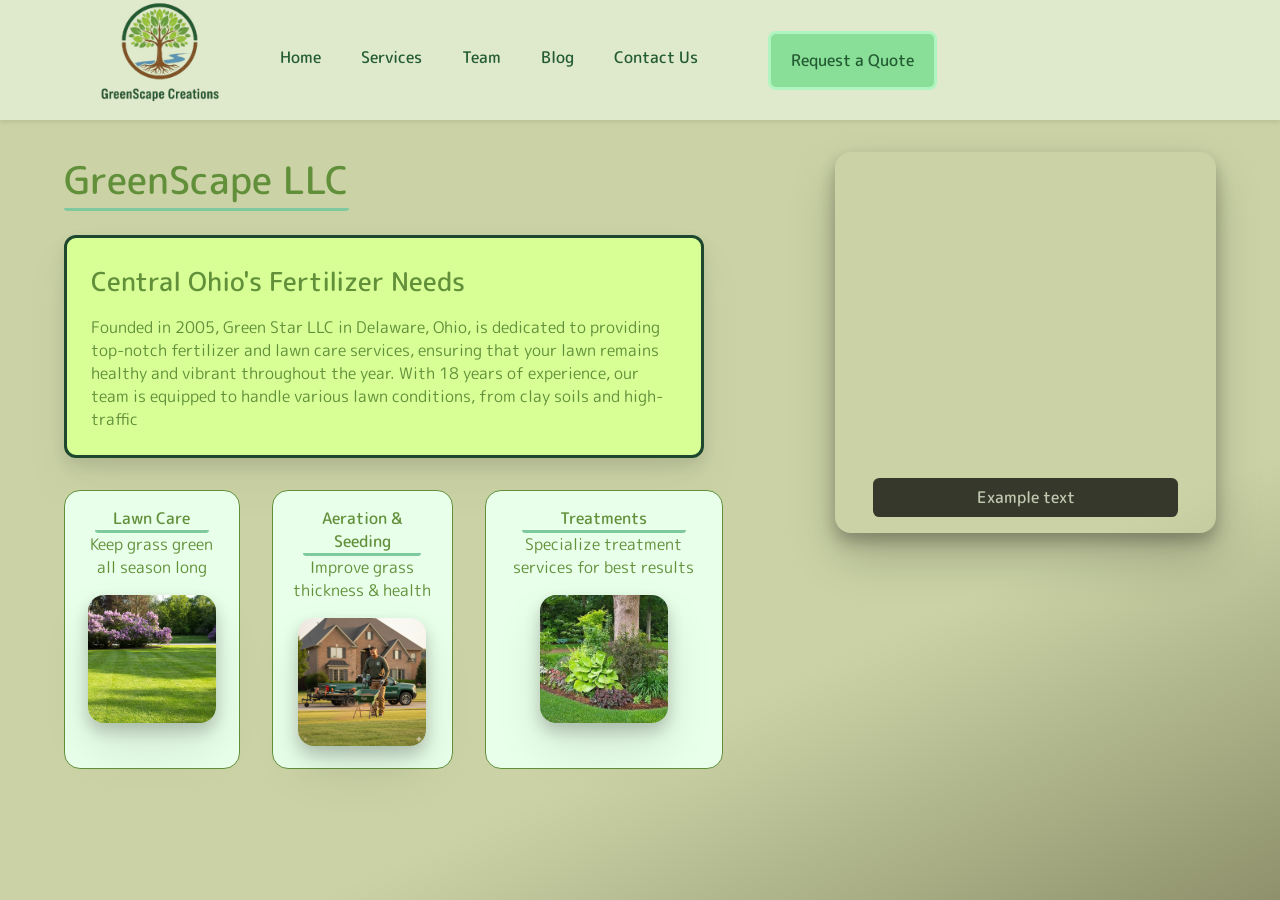
==== aeration-seeding.html @ 2f80b612 "footer" ====
<!DOCTYPE html>
<html lang="en">
<head>
    <meta charset="UTF-8">
    <meta name="viewport" content="width=device-width, initial-scale=1.0">
    <title>Home page</title>
    <!-- CSS -->
    <link rel="stylesheet" href="./scripts/css/menu.css">
    <link rel="stylesheet" href="./scripts/css/index.css">
    <!-- Fonts -->
    <link rel="preconnect" href="https://fonts.googleapis.com">
    <link rel="preconnect" href="https://fonts.gstatic.com" crossorigin>
    <link href="https://fonts.googleapis.com/css2?family=Happy+Monkey&family=M+PLUS+Rounded+1c:wght@400;500&display=swap" rel="stylesheet">
</head>
<body>
    <!-- Navigation Bar -->
    <header class="navbar-container">
        <nav class="navbar" class="font1Bold"> 
            <div class="navbar-brand">
                <a href="index.html"><img id="logo" src="img/logo2.png"></a> 
                </div>

            <input type="checkbox" id="menu-toggle">
            
            <label for="menu-toggle" class="hamburger">
                <span class="bar"></span>
                <span class="bar"></span>
                <span class="bar"></span>
            </label>

            <ul class="nav-links">
                <li><a href="index.html">Home</a></li>
                
                <li class="dropdown" id="csharp-dropdown">
                    <a href="services.html">Services</a>
                    <ul class="submenu">
                        <li><a href="#csharp-console">Lawn Care</a></li>
                        <li><a href="#csharp-desktop">Aeration and Seeding</a></li>
                        <li><a href="#csharp-web">Treatments</a></li>
                    </ul>
                </li>
                
                <li><a href="team.html">Team</a></li>
                <li><a href="blog.html">Blog</a></li>

                <li class="dropdown" id="javascript-dropdown">
                    <a href="contact-us.html">Contact Us</a>
                </li>

                <li id="request"><a href="request">Request a Quote</a></li>
            </ul>
        </nav>
    </header>

    <!-- Main -->
    <main id="main" class="font1Bold">
        <!-- Introduction -->
        <section id="containerIntro">
            <div class="introText">
                <div class="mainIntroTitle" data-text="GreenScape LLC">GreenScape LLC</div> <!-- Title -->
                <!-- Info Cards -->
                <div id="mainIntroGroup1">
                    <div class="mainIntroSubTitle">Central Ohio's Fertilizer Needs</div>
                    <span id="mainIntroDesc" class="font1">
                        Founded in 2005, Green Star LLC in Delaware,
                        Ohio, is dedicated to providing top-notch
                        fertilizer and lawn care services, ensuring
                        that your lawn remains healthy and vibrant
                        throughout the year. With 18 years of
                        experience, our team is equipped to handle
                        various lawn conditions, from clay soils
                        and high-traffic
                    </span>
                </div>
                <div id="mainIntroGroup2">
                    <div class="mainIntroCards">
                        <a id = "lawncare-anchor" href = "lawncare.html">
                            <p class="cardSplit">Lawn Care</p>
                            <p class="font1">Keep grass green all season long</p>
                            <img class="mainIntroCardImg1" src="./img/lawn2.jpg" alt="Example of lawn treatment services.">
                        </a>
                        
                    </div>
                    <div class="mainIntroCards">
                        <a id = "aeration-anchor" href = "aeration-seeding.html">
                            <p class="cardSplit">Aeration & Seeding</p>
                            <p class="font1">Improve grass thickness & health</p>
                            <img class="mainIntroCardImg1" src="./img/house4.jpg" alt="Example of lawn treatment services.">
                        </a>
                        
                    </div>
                    <div class="mainIntroCards">
                        <a id = "treatments-anchor" href = "treatments.html">
                            <p class="cardSplit">Treatments</p>
                            <p class="font1">Specialize treatment services for best results</p>
                            <img class="mainIntroCardImg1" src="./img/flowerbed2.jpg" alt="Example of lawn treatment services.">
                        </a>
                        
                    </div>
                </div>
            </div>
            <div id="mainIntroImg">
                <!-- Add potential content here? -->
                <div class="mainIntroImgNav">Example text</div>
            </div>
        </section>
    </main>
    
    

    <!-- JavaScript -->
    <script src="./scripts/js/script.js"></script>
</body>
</html>
---- scripts/css/menu.css ----
/* Base Reset and Styling */
* {
    margin: 0;
    padding: 0;
    box-sizing: border-box;
    list-style: none;
    text-decoration: none;
}

a{
    font-family: "M PLUS Rounded 1c", sans-serif;
    font-weight: 500;
    font-style: normal;
}

#request{
    background-color: #5fd87fab;
    border: solid 0.2rem #c2ffd2ab;
    border-radius: 0.5rem;
    /* Alignment */
    margin-left: 50px;
}

.text-container {
    text-align: center;
    padding: 50px 20px;
    color: #1f5030;
}

/* --- Navigation Container --- */
.navbar-container {
    background-color: #DFE9CB;
    box-shadow: 0 2px 5px rgba(0, 0, 0, 0.1);
}

.navbar {
    display: flex;
    /* Main Flexbox setting: Icon (left) and Links (right) */
    justify-content: space-between,; 
    align-items: center;
    padding: 0 20px;
    max-width: 1200px;
    max-height: 120px;
    margin: 0 auto; /* Center the navbar content */
}

#logo{
    height: 200px;
}

/* --- Left Side: Brand/Icon --- */
.navbar-brand a {
    color: #1f5030; /* Gold color for the brand name */
    padding: 15px 0;
    display: block;
}

/* --- Right Side: Navigation Links (Desktop) --- */
.nav-links {
    display: flex;
    justify-content: flex-end; /* Align links to the right */
    align-items: right; /* Align links to the right */
}

.nav-links > li {
    position: relative;
}

.nav-links a {
    display: block;
    padding: 15px 20px;
    color: #235C32;
    transition: background-color 0.3s;;
}

.nav-links a:hover {
    background-color: #b5d8cf;
    color: #1f5030;
}

/* --- Dropdown Styling (Desktop) --- */
.submenu {
    display: none;
    position: absolute;
    top: 100%;
    left: 0;
    background-color: #b5d8cf;
    min-width: 180px;
    z-index: 10;
    box-shadow: 0 5px 10px rgba(0, 0, 0, 0.2);
}

.dropdown:hover .submenu {
    display: block; 
}

.submenu a {
    padding: 10px 20px;
}

.submenu li:hover a {
    background-color: #76c4e2;
}

/* --- Hamburger Icon (Hidden on Desktop) --- */
#menu-toggle {
    display: none;
}

.hamburger {
    display: none; 
    cursor: pointer;
}

.bar {
    display: block;
    width: 25px;
    height: 3px;
    margin: 5px 0;
    background-color: white;
    transition: all 0.3s ease-in-out;
}
/* ========
Footer
======== */
#ftr{
    /* Background */
    background-color: #a7e459;
    border-style: solid;
    border-width: 0.4rem;
    border-radius: 0.3rem;
    border-color: #032e15;
    /* Spacing */
    margin: 1rem;
    gap: 5rem;
    position: relative;
    bottom: 0;

     
    text-align: left;
    padding: 2rem;
    margin: 0%;
    gap: 5rem;
    position: relative;
    bottom: -1.5rem;

   .footer-container {
  display: flex;            
  justify-content: space-around; 
  
  padding: 40px;           
  align-items: flex-start;  


}

.footer-column h3 {
  margin-top: 0;           /* Removes extra gap above the titles */
  font-weight: bold;
}
}

table {
    /* Alignment */
    width: 100%;
    text-align: left;
    /* Text */
    color: #032e15;
}
.bnt{
    /* Background */
    background-color: #1f5030;
    border: none;
    border-radius: 0.2rem;
    /* Text */
    color: #c0e86a;
    font-size: 1rem;
    font-weight: bold;
    /* Spacing */
    padding: 0.5rem 1rem;
    margin-left: 1rem;
    /* Animation */
    transition: background-color 0.3s ease, color 0.3s ease;
}
.btn1:hover{
    /* Background */
    background-color: #7fc99e;
    /* Text */
    color: #1f5030;
    /* Animation */
    transition: background-color 0.3s ease, color 0.3s ease;
}
.btn2:hover{
    /* Background */
    background-color: #7fc99e;
    /* Text */
    color: #1f5030;
    /* Animation */
    transition: background-color 0.3s ease, color 0.3s ease;
}
/* ==================================== */
/* --- Mobile/Tablet Responsiveness --- */
/* ==================================== */
@media (max-width: 768px) {
    
    .navbar {
        flex-wrap: wrap; /* Allow the nav-links to drop below the brand/hamburger */
        padding: 0 20px;
    }

    /* Show the hamburger icon */
    .hamburger {
        display: block; 
        padding: 15px 0;
    }

    /* Navigation Links (Mobile) */
    .nav-links {
        /* On mobile, the links take full width and stack vertically */
        flex-direction: column;
        width: 100%;
        max-height: 0; /* Initially hidden */
        overflow: hidden;
        transition: max-height 0.3s ease-out;
        background-color: #333; 
        text-align: center;
        /* Position links below the brand/hamburger by setting width to 100% */
        order: 1; /* Force nav-links to the second row in the flex container */
    }

    .nav-links > li {
        width: 100%;
        border-top: 1px solid #555;
    }
    
    /* Toggle menu open: Checkbox state controls visibility */
    #menu-toggle:checked ~ .nav-links {
        max-height: 500px; /* Must be larger than total link height */
    }

    /* Mobile Dropdowns */
    .submenu {
        position: static; /* Stack naturally below parent */
        width: 100%;
        display: none; /* Hide by default, show with JS 'active' class */
        background-color: #555;
    }

    /* JavaScript 'active' class for mobile submenu toggle */
    .dropdown.active .submenu {
        display: block;
    }
}
---- scripts/css/index.css ----
*{ /* Default Settings - applies to all elements listed in document */
    -webkit-user-drag: none; /* default dragging - rest applies to various browsers*/
    -khtml-user-drag: none;
    -moz-user-drag: none;
    -o-user-drag: none;
    /* Highlight */
    user-select: none; /* default selection - rest applies to various browsers*/
    -ms-user-select: none;
    -moz-user-select: none;
    -ms-touch-select: none;
    -webkit-user-select: none;
}
body{
    /* Background */
    background-image: linear-gradient(155deg, #cbd3a6 70%, #8e916b); /* Applies two colors smoothly transitioning*/
    background-attachment: fixed;
    
}
/* ========
Containers
======== */
#containerIntro{
    /* Background */
    display: flex;
    /* Alignment */
    align-items: flex-start;
    justify-content: space-between;;
    gap: 2rem;
    /* Text */
    color: #62903A;
}

#mainIntroGroup1{
    /* Background */
    background: #d7ff96;
    border: solid 0.23rem #1e472f;
    border-radius: 0.75rem;
    display: flex;
    flex-direction: column;
    box-shadow: /* Creates a sharp shadow, then layers */
        0 0.5rem 1rem rgba(0, 0, 0, 0.1),
        0 1.5rem 3rem rgba(0, 0, 0, 0.05);
    /* alignment */
    margin-top: 1.5rem;
    margin-left: 2rem;
    padding: 1.5rem;
    gap: 1rem;
    /* sizing */
    width: clamp(30vw, 50vw, 60vw);
    /* Animation */
    transition: background-color 0.3s ease;
}
#mainIntroGroup1:hover{
    /* Background */
    background-color: #c0e86a;
    /* Animation */
    transition: background-color 0.3s ease;
}

#mainIntroGroup2{
    /* Background */
    display: flex;
    flex-direction: row;
    /* Alignment */
    margin: 2rem 1rem 1rem 2rem;
    gap: 2rem;
    justify-content: flex-start;
    text-align: center;
}
.mainIntroCards{
    /* Background */
    background-color: #e8ffe9;
    border: solid 0.1rem;
    border-radius: 1rem;
    /* Sizing */
    max-width: 15rem;
    /* Alignment */
    margin: 0 auto;
    padding: 1rem;
    /* Text */
    font-size: clamp(0.8rem, 1rem, 1.2rem);
    /* Animation */
    transition: transform 0.6s ease, background-color 0.9s ease, box-shadow 0.6s ease, color 0.6s ease;
}
.mainIntroCards:hover{
    /* Background */
    background-color: #b4d6b6;
    box-shadow: /* Creates a sharp shadow, then layers */
        0 0.5rem 1rem rgba(0, 0, 0, 0.25),
        0 1.5rem 3rem rgba(0, 0, 0, 0.2);
    /* text */
    color: #153322;
    /* Animation */
    transform: scale(1.04);
    transition: transform 0.3s ease, background-color 0.6s ease, box-shadow 0.3s ease, color 0.3s ease;
}

#mainIntroImg{
    /* Background */
    background-image: url("/img/introimage.jpg");
    border: 0 solid transparent;
    border-radius: 1rem;
    box-shadow: /* Creates a sharp shadow, then layers */
        0 0.5rem 1rem rgba(0, 0, 0, 0.25),
        0 1.5rem 3rem rgba(0, 0, 0, 0.2);
    aspect-ratio: 1024 / 1024;
    /* Alignment */
    margin: 2rem;
    margin-right: 4rem;
    gap: 2rem;
    position: relative;
    /* Sizing */
    width: clamp(25vw, 35vw, 40vw);
    /* Text */
    color:#c0c9b0;
    /* transition - when animation ends, transforms slowly back to place */
    transition: width 0.6s ease,transform 0.6s ease, box-shadow 0.6s ease;
}
#mainIntroImg:hover{
    /* Background */
    box-shadow: 
        0 1rem 2rem rgba(0, 0, 0, 0.3),
        0 2.5rem 5rem rgba(0, 0, 0, 0.25);
    /* Animation */
    transform: scale(1.02);
    transition: transform 1s ease;
}
.mainIntroImgNav{
    /* Background */
    background-color: #000000bb;
    border: 0 solid transparent;
    border-radius: 0.4rem;
    display: flex;
    /* sizing */
    width: 80%;
    /* Alignment */
    padding: 0.5rem 1rem;
    position: absolute;
    bottom: 1rem;
    left: 0;
    right: 0;
    justify-self: center;
    justify-content: center;
    /* Text */
    color: #c0c9b0;
    /* Animation */
    transition: transform 0.6s ease, color 0.2s ease;
}
.mainIntroImgNav:hover{
    /* Text */
    color: #e8ffe9;
    /* Animation */
    transform: scale(1.05);
    transition: transform 0.3s ease, color 0.2s ease;
}
/* ========
Elements
======== */
.mainIntroTitle{
    /* Background */
    border-bottom: solid 0.2rem #7fc99e;
    border-radius: 0.2rem;
    /* Sizing */
    width:fit-content;
    /* Alignment */
    margin-left: 2rem;
    /* Text */
    color: #62903A;
    font-size: clamp(2rem, 3vw, 4rem);
    /* Animation */
    transition: border-color 0.6s ease, color 0.6s ease;
}
.mainIntroTitle:hover{
    /* Background */
    border-color: #588a6d;
    /* Text */
    color: #456429;
    /* Animation */
    transition: border-color 0.3s ease, color 0.3s ease;
}

.mainIntroSubTitle{
    /* Sizing */
    width: auto;
    height: auto;
    /* Text */
    font-size: clamp(1.5rem, 2vw, 3rem);
    transition: color 0.6s ease;
}
.mainIntroSubTitle:hover{
    /* Text */
    color: #456429;
    /* Animation */
    transition: color 0.3s ease;
}

#mainIntroDesc{
    /* Animation */
    transition: color 0.6s ease;
}
#mainIntroDesc:hover{
    /* Text */
    color: #456429;
    /* Animation */
    transition: color 0.3s ease;
}

.introText {
    /* Background */
    display: flex;
    /* Alignment */
    flex-direction: column;
    margin-top: 0;
    margin: 2rem;
}

.cardSplit{
    /* Background */
    border-bottom: solid 0.2rem #7fc99e;
    border-radius: 0.2rem;
    /* Sizing */
    width: 80%;
    /* Alignment */
    margin: 0 auto;
    text-align: center;
    /* Animation */
    transition: border-color 0.6s ease, color 0.6s ease;
}
.cardSplit:hover{
    /* Background */
    border-color: #ccffe1;
    /* Text */
    color: #eaffd8;
    /* Animation */
    transition: border-color 0.3s ease, color 0.3s ease;
}

/* Image sets */
.mainIntroCardImg1 {
    /* Background */
    border: 0 solid transparent;
    border-radius: 1rem;
    box-shadow: /* Creates a sharp shadow, then layers */
        0 0.5rem 1rem rgba(0, 0, 0, 0.2),
        0 1.5rem 3rem rgba(0, 0, 0, 0.1);
    overflow: hidden;
    object-fit: cover;
    object-position: center;
    /* Alignment */
    margin-top: 1rem;
    gap: 2rem;
    /* Sizing */
    width: clamp(5vw, 10vw, 15vw);
    aspect-ratio: 1 / 1;
    /* transition - when animation ends, transforms slowly back to place */
    transition: transform 0.6s ease, border-radius 0.4s ease, box-shadow 0.6s ease;
}
.mainIntroCardImg1:active{
    /* Background */
    box-shadow: 
        0 1rem 2rem rgba(0, 0, 0, 0.5),
        0 2.5rem 5rem rgba(0, 0, 0, 0.2);
    border-radius: 2rem;
    /* Animation */
    transform: scale(1.2);
    transition: transform 0.3s ease, border-radius 0.2s ease, box-shadow 0.3s ease;
}
/* ========
Media
======== */

/* ========
Text
======== */
.font1{
  font-family: "M PLUS Rounded 1c", sans-serif;
  font-weight: 400;
  font-style: normal;
}
.font1Bold{
  font-family: "M PLUS Rounded 1c", sans-serif;
  font-weight: 500;
  font-style: normal;
}
#lawncare-anchor {
    text-decoration: none;
    color: inherit;
}
#aeration-anchor {
    text-decoration: none;
    color: inherit;
}
#treatments-anchor {
    text-decoration: none;
    color: inherit;
}
.footer-column {
    font-family: Arial, Helvetica, sans-serif;
}
.footer-elements {
    text-decoration: none;
    color: inherit;
    text-decoration: underline;
}
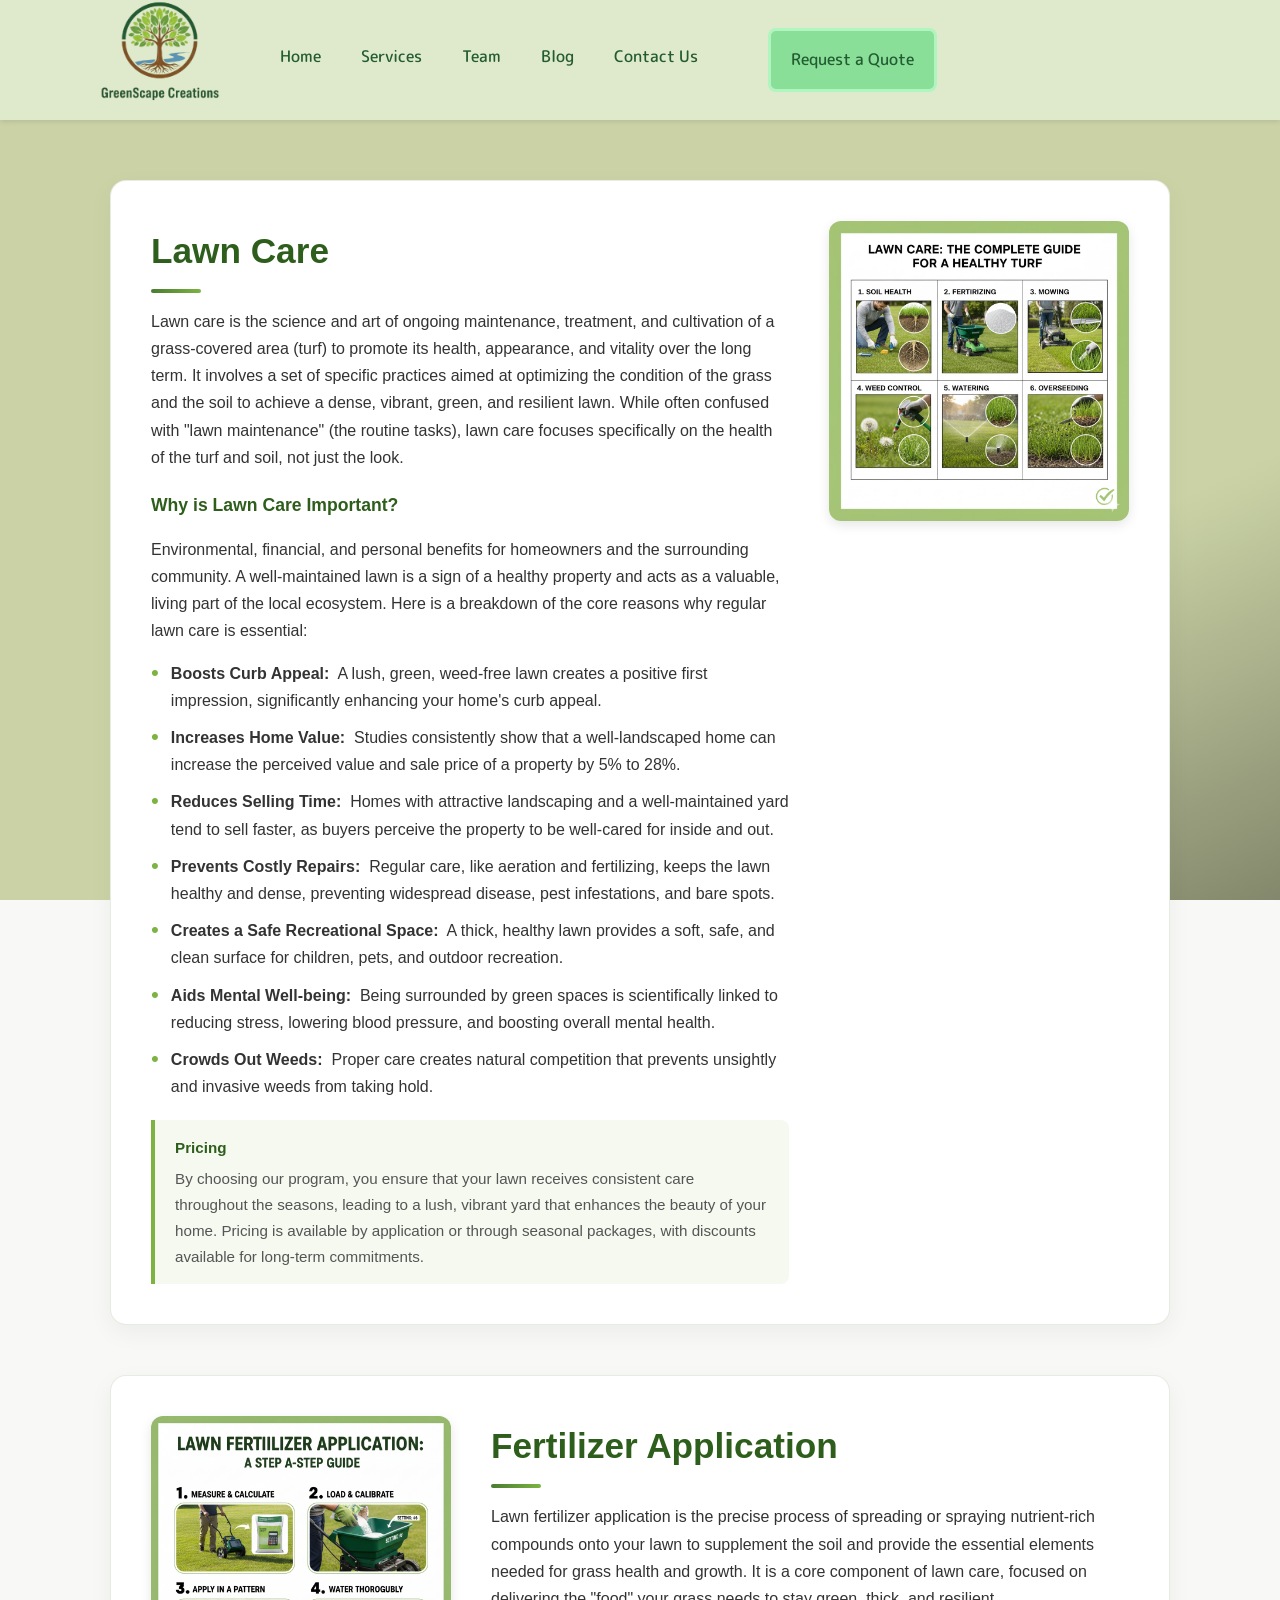
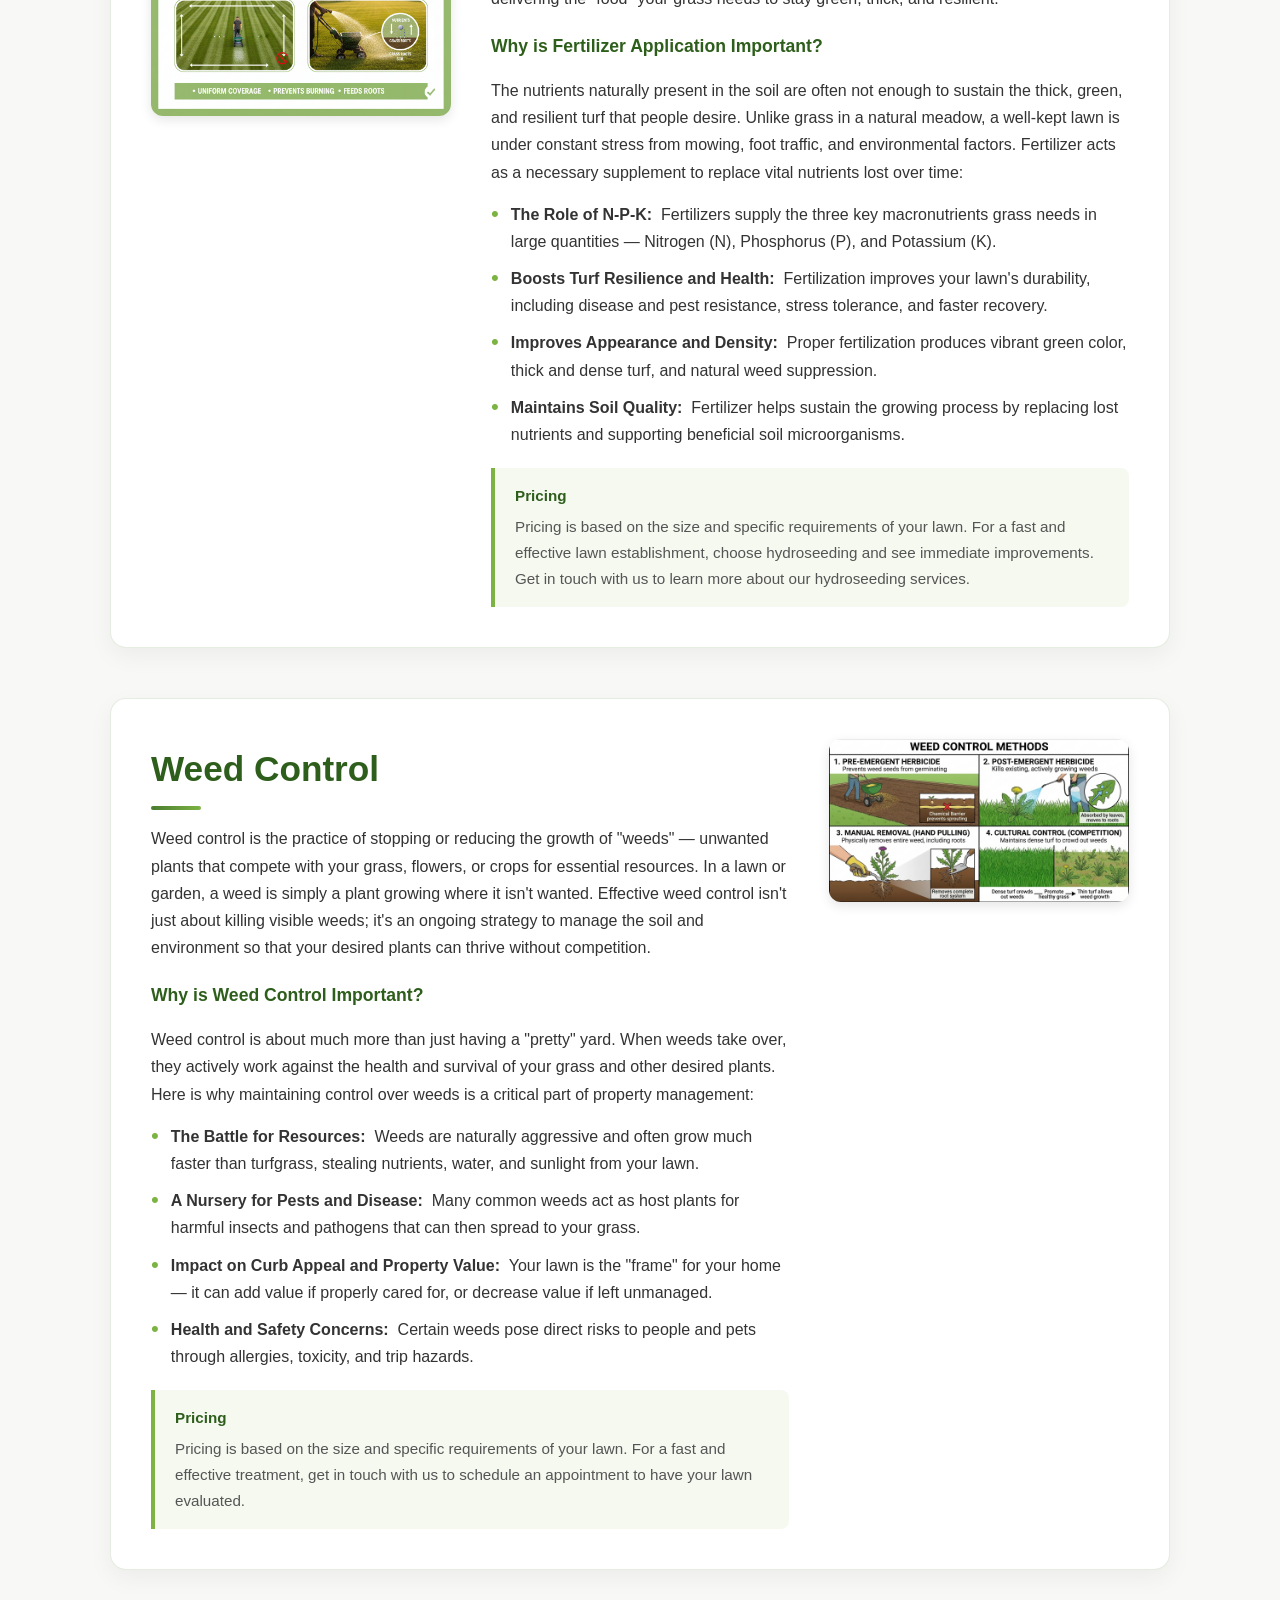
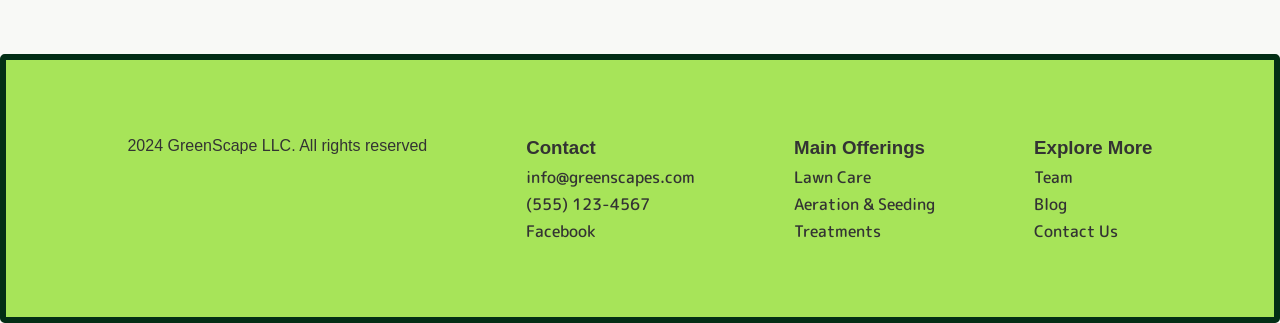
==== commit ed4bb1b9: "navbar and footer" ====
--- a/aeration-seeding.html
+++ b/aeration-seeding.html
@@ -3,10 +3,11 @@
 <head>
     <meta charset="UTF-8">
     <meta name="viewport" content="width=device-width, initial-scale=1.0">
-    <title>Home page</title>
+    <title>Lawn Care</title>
     <!-- CSS -->
     <link rel="stylesheet" href="./scripts/css/menu.css">
     <link rel="stylesheet" href="./scripts/css/index.css">
+    <link rel="stylesheet" href = "scripts/css/lawncare.css">
     <!-- Fonts -->
     <link rel="preconnect" href="https://fonts.googleapis.com">
     <link rel="preconnect" href="https://fonts.gstatic.com" crossorigin>
@@ -15,9 +16,9 @@
 <body>
     <!-- Navigation Bar -->
     <header class="navbar-container">
-        <nav class="navbar" class="font1Bold"> 
+        <nav class="navbar font1Bold"> 
             <div class="navbar-brand">
-                <a href="index.html"><img id="logo" src="img/logo2.png"></a> 
+                <a href="index.html"><img id="logo" src="img/logo2.png" alt="Logo 2"></a> 
                 </div>
 
             <input type="checkbox" id="menu-toggle">
@@ -53,61 +54,109 @@
     </header>
 
     <!-- Main -->
-    <main id="main" class="font1Bold">
-        <!-- Introduction -->
-        <section id="containerIntro">
-            <div class="introText">
-                <div class="mainIntroTitle" data-text="GreenScape LLC">GreenScape LLC</div> <!-- Title -->
-                <!-- Info Cards -->
-                <div id="mainIntroGroup1">
-                    <div class="mainIntroSubTitle">Central Ohio's Fertilizer Needs</div>
-                    <span id="mainIntroDesc" class="font1">
-                        Founded in 2005, Green Star LLC in Delaware,
-                        Ohio, is dedicated to providing top-notch
-                        fertilizer and lawn care services, ensuring
-                        that your lawn remains healthy and vibrant
-                        throughout the year. With 18 years of
-                        experience, our team is equipped to handle
-                        various lawn conditions, from clay soils
-                        and high-traffic
-                    </span>
-                </div>
-                <div id="mainIntroGroup2">
-                    <div class="mainIntroCards">
-                        <a id = "lawncare-anchor" href = "lawncare.html">
-                            <p class="cardSplit">Lawn Care</p>
-                            <p class="font1">Keep grass green all season long</p>
-                            <img class="mainIntroCardImg1" src="./img/lawn2.jpg" alt="Example of lawn treatment services.">
-                        </a>
-                        
-                    </div>
-                    <div class="mainIntroCards">
-                        <a id = "aeration-anchor" href = "aeration-seeding.html">
-                            <p class="cardSplit">Aeration & Seeding</p>
-                            <p class="font1">Improve grass thickness & health</p>
-                            <img class="mainIntroCardImg1" src="./img/house4.jpg" alt="Example of lawn treatment services.">
-                        </a>
-                        
-                    </div>
-                    <div class="mainIntroCards">
-                        <a id = "treatments-anchor" href = "treatments.html">
-                            <p class="cardSplit">Treatments</p>
-                            <p class="font1">Specialize treatment services for best results</p>
-                            <img class="mainIntroCardImg1" src="./img/flowerbed2.jpg" alt="Example of lawn treatment services.">
-                        </a>
-                        
-                    </div>
-                </div>
+    <main class="service-container">
+    <section class="service-section">
+        <div class="service-text">
+            <h1 class="service-title">Lawn Care</h1>
+            <p>Lawn care is the science and art of ongoing maintenance, treatment, and cultivation of a grass-covered area (turf) to promote its health, appearance, and vitality over the long term. It involves a set of specific practices aimed at optimizing the condition of the grass and the soil to achieve a dense, vibrant, green, and resilient lawn. While often confused with "lawn maintenance" (the routine tasks), lawn care focuses specifically on the health of the turf and soil, not just the look.</p>
+
+            <p class="subheading">Why is Lawn Care Important?</p>
+            <p class="list-intro">Environmental, financial, and personal benefits for homeowners and the surrounding community. A well-maintained lawn is a sign of a healthy property and acts as a valuable, living part of the local ecosystem. Here is a breakdown of the core reasons why regular lawn care is essential:</p>
+            <ul>
+                <li><span><strong>Boosts Curb Appeal:&nbsp;</strong> A lush, green, weed-free lawn creates a positive first impression, significantly enhancing your home's curb appeal.</span></li>
+                <li><span><strong>Increases Home Value:&nbsp;</strong> Studies consistently show that a well-landscaped home can increase the perceived value and sale price of a property by 5% to 28%.</span></li>
+                <li><span><strong>Reduces Selling Time:&nbsp;</strong> Homes with attractive landscaping and a well-maintained yard tend to sell faster, as buyers perceive the property to be well-cared for inside and out.</span></li>
+                <li><span><strong>Prevents Costly Repairs:&nbsp;</strong> Regular care, like aeration and fertilizing, keeps the lawn healthy and dense, preventing widespread disease, pest infestations, and bare spots.</span></li>
+                <li><span><strong>Creates a Safe Recreational Space:&nbsp;</strong> A thick, healthy lawn provides a soft, safe, and clean surface for children, pets, and outdoor recreation.</span></li>
+                <li><span><strong>Aids Mental Well-being:&nbsp;</strong> Being surrounded by green spaces is scientifically linked to reducing stress, lowering blood pressure, and boosting overall mental health.</span></li>
+                <li><span><strong>Crowds Out Weeds:&nbsp;</strong> Proper care creates natural competition that prevents unsightly and invasive weeds from taking hold.</span></li>
+            </ul>
+
+            <div class="pricing-block">
+                <strong>Pricing</strong>
+                By choosing our program, you ensure that your lawn receives consistent care throughout the seasons, leading to a lush, vibrant yard that enhances the beauty of your home. Pricing is available by application or through seasonal packages, with discounts available for long-term commitments.
             </div>
-            <div id="mainIntroImg">
-                <!-- Add potential content here? -->
-                <div class="mainIntroImgNav">Example text</div>
+        </div>
+        <img src="img/lawncare.jpg" alt="Lawn Care" class="service-image">
+    </section>
+
+    <section class="service-section">
+        <div class="service-text">
+            <h1 class="service-title">Fertilizer Application</h1>
+            <p>Lawn fertilizer application is the precise process of spreading or spraying nutrient-rich compounds onto your lawn to supplement the soil and provide the essential elements needed for grass health and growth. It is a core component of lawn care, focused on delivering the "food" your grass needs to stay green, thick, and resilient.</p>
+
+            <p class="subheading">Why is Fertilizer Application Important?</p>
+            <p class="list-intro">The nutrients naturally present in the soil are often not enough to sustain the thick, green, and resilient turf that people desire. Unlike grass in a natural meadow, a well-kept lawn is under constant stress from mowing, foot traffic, and environmental factors. Fertilizer acts as a necessary supplement to replace vital nutrients lost over time:</p>
+            <ul>
+                <li><span><strong>The Role of N-P-K:&nbsp;</strong> Fertilizers supply the three key macronutrients grass needs in large quantities — Nitrogen (N), Phosphorus (P), and Potassium (K).</span></li>
+                <li><span><strong>Boosts Turf Resilience and Health:&nbsp;</strong> Fertilization improves your lawn's durability, including disease and pest resistance, stress tolerance, and faster recovery.</span></li>
+                <li><span><strong>Improves Appearance and Density:&nbsp;</strong> Proper fertilization produces vibrant green color, thick and dense turf, and natural weed suppression.</span></li>
+                <li><span><strong>Maintains Soil Quality:&nbsp;</strong> Fertilizer helps sustain the growing process by replacing lost nutrients and supporting beneficial soil microorganisms.</span></li>
+            </ul>
+
+            <div class="pricing-block">
+                <strong>Pricing</strong>
+                Pricing is based on the size and specific requirements of your lawn. For a fast and effective lawn establishment, choose hydroseeding and see immediate improvements. Get in touch with us to learn more about our hydroseeding services.
             </div>
-        </section>
-    </main>
+        </div>
+        <img src="img/fertilizer.png" alt="Fertilizer Application" class="service-image">
+    </section>
+
+    <section class="service-section">
+        <div class="service-text">
+            <h1 class="service-title">Weed Control</h1>
+            <p>Weed control is the practice of stopping or reducing the growth of "weeds" — unwanted plants that compete with your grass, flowers, or crops for essential resources. In a lawn or garden, a weed is simply a plant growing where it isn't wanted. Effective weed control isn't just about killing visible weeds; it's an ongoing strategy to manage the soil and environment so that your desired plants can thrive without competition.</p>
+
+            <p class="subheading">Why is Weed Control Important?</p>
+            <p class="list-intro">Weed control is about much more than just having a "pretty" yard. When weeds take over, they actively work against the health and survival of your grass and other desired plants. Here is why maintaining control over weeds is a critical part of property management:</p>
+            <ul>
+                <li><span><strong>The Battle for Resources:&nbsp;</strong> Weeds are naturally aggressive and often grow much faster than turfgrass, stealing nutrients, water, and sunlight from your lawn.</span></li>
+                <li><span><strong>A Nursery for Pests and Disease:&nbsp;</strong> Many common weeds act as host plants for harmful insects and pathogens that can then spread to your grass.</span></li>
+                <li><span><strong>Impact on Curb Appeal and Property Value:&nbsp;</strong> Your lawn is the "frame" for your home — it can add value if properly cared for, or decrease value if left unmanaged.</span></li>
+                <li><span><strong>Health and Safety Concerns:&nbsp;</strong> Certain weeds pose direct risks to people and pets through allergies, toxicity, and trip hazards.</span></li>
+            </ul>
+
+            <div class="pricing-block">
+                <strong>Pricing</strong>
+                Pricing is based on the size and specific requirements of your lawn. For a fast and effective treatment, get in touch with us to schedule an appointment to have your lawn evaluated.
+            </div>
+        </div>
+        <img src="img/weedcontrol.png" alt="Weed Control" class="service-image">
+    </section>
+</main>
+    
+    <!-- Footer -->
+        <footer id="ftr">
+
+    <div class="footer-container">
+  <div class="footer-column">
+    <p>2024 GreenScape LLC. All rights reserved</p>
+  </div>
+
+  <div class="footer-column">
+    <h3>Contact</h3>
+    <p><a class = "footer-elements" href="mailto:info@greenscapes.com">info@greenscapes.com</a></p>
+    <p><a class = "footer-elements" href = "tel:+1555123457">(555) 123-4567</a></p>
+    <p><a class = "footer-elements" href = "https://facebook.dacc-appdev.com/">Facebook</a></p>
+  </div>
+
+  <div class="footer-column">
+    <h3>Main Offerings</h3>
+    <p><a class = "footer-elements" href="lawncare.html">Lawn Care</a></p>
+    <p><a class = "footer-elements" href="aeration-seeding.html">Aeration & Seeding</a></p>
+    <p><a class = "footer-elements" href="treatments.html">Treatments</a></p>
+  </div>
+
+  <div class="footer-column">
+    <h3>Explore More</h3>
+    <p><a class = "footer-elements" href="team.html">Team</a></p>
+    <p><a class = "footer-elements" href="blog.html">Blog</a></p>
+    <p><a class = "footer-elements" href="contact-us.html">Contact Us</a></p>
+  </div>
+</div>
+    </footer>
     
     
-
     <!-- JavaScript -->
     <script src="./scripts/js/script.js"></script>
 </body>
--- a/scripts/css/index.css
+++ b/scripts/css/index.css
@@ -4,7 +4,7 @@
     -moz-user-drag: none;
     -o-user-drag: none;
     /* Highlight */
-    user-select: none; /* default selection - rest applies to various browsers*/
+    user-select: none; /* default selection - rest applies to various browsersff */
     -ms-user-select: none;
     -moz-user-select: none;
     -ms-touch-select: none;
@@ -12,7 +12,7 @@
 }
 body{
     /* Background */
-    background-image: linear-gradient(155deg, #cbd3a6 70%, #8e916b); /* Applies two colors smoothly transitioning*/
+    background-image: linear-gradient(155deg, #cbd3a6 70%, #83886c); /* Applies two colors smoothly transitioning*/
     background-attachment: fixed;
     
 }
@@ -22,9 +22,6 @@
 #containerIntro{
     /* Background */
     display: flex;
-    /* Alignment */
-    align-items: flex-start;
-    justify-content: space-between;;
     gap: 2rem;
     /* Text */
     color: #62903A;
@@ -103,7 +100,7 @@
     box-shadow: /* Creates a sharp shadow, then layers */
         0 0.5rem 1rem rgba(0, 0, 0, 0.25),
         0 1.5rem 3rem rgba(0, 0, 0, 0.2);
-    aspect-ratio: 1024 / 1024;
+    aspect-ratio: 850 / 850;
     /* Alignment */
     margin: 2rem;
     margin-right: 4rem;
@@ -125,7 +122,7 @@
     transform: scale(1.02);
     transition: transform 1s ease;
 }
-.mainIntroImgNav{
+#mainIntroImgNav{
     /* Background */
     background-color: #000000bb;
     border: 0 solid transparent;
@@ -144,14 +141,32 @@
     /* Text */
     color: #c0c9b0;
     /* Animation */
-    transition: transform 0.6s ease, color 0.2s ease;
-}
-.mainIntroImgNav:hover{
+    transition:
+    transform 0.6s ease, color 0.2s ease,
+}
+#mainIntroImgNav:hover{
     /* Text */
     color: #e8ffe9;
     /* Animation */
     transform: scale(1.05);
     transition: transform 0.3s ease, color 0.2s ease;
+}
+#mainIntroImgNav:active{
+    /* Background */
+    backdrop-filter: blur(10px);
+    -webkit-backdrop-filter: blur(10px);
+    box-shadow: 
+        0 1rem 2rem rgba(0, 0, 0, 0.5),
+        0 2.5rem 5rem rgba(0, 0, 0, 0.25);
+    border: 0.05rem, solid, #8ca87f;
+    /* Alignment */
+    padding: 0.5rem 1rem;
+    position: relative;
+    top: 50%;
+    left: 0;
+    /* Text */
+    /* Animation */
+    transition: all 0.5s ease;
 }
 /* ========
 Elements
@@ -265,14 +280,87 @@
     transform: scale(1.2);
     transition: transform 0.3s ease, border-radius 0.2s ease, box-shadow 0.3s ease;
 }
+
+#mainIntroImgActive{
+    background: transparent;
+    /* Sizing */
+    /* Alignment */
+    position: absolute;
+    /* Text */
+    color: transparent;
+    /* Animation */
+    transition: color 0.4s ease;
+}
+#mainIntroImgActive:active{
+    /* Text */
+    color: #b9d89f;
+    /* Animation */
+    transition: color 1.2s ease;
+}
+
+#SmryOpen1{
+    color: #b4d6b6;
+}
 /* ========
 Media
 ======== */
-
+@media (max-width: 60rem){
+    /* ======== 
+    Containers
+    ======== */
+    #containerIntro{
+        /* Background */
+        display: flex;
+        flex-direction: column;
+        /* Alignment */
+        justify-content: center;
+        margin: auto;
+    }
+    #mainIntroGroup1{
+        /* Background */
+        display: flex;
+        flex-direction: column;
+        /* alignment */
+        margin: auto;
+        margin-bottom: 2rem;
+        gap: 0;
+        /* Sizing */
+        width: auto;
+        height: 20rem;
+    }
+    
+    #mainIntroGroup2{
+        /* Background */
+        flex-direction: column;
+        /* Alignment */
+        margin: auto;
+        gap: 2rem;
+        /* Sizing */
+    }
+    .mainIntroCards{
+        /* Alignment */
+        
+        /* Sizing */
+        width: 40rem;
+        height: 40rem;
+    }
+
+    #mainIntroImg{
+        /* Alignment */
+        margin: auto;
+        gap: 1rem;
+        /* Sizing */
+        width: clamp(25vw, 35vw, 40vw);
+    }
+    /* Elements */
+    .mainIntroTitle{
+        margin-bottom: 1rem;
+    }
+}
 /* ========
 Text
 ======== */
-.font1{
+.font1{ /* Font Styles */
   font-family: "M PLUS Rounded 1c", sans-serif;
   font-weight: 400;
   font-style: normal;
@@ -282,23 +370,7 @@
   font-weight: 500;
   font-style: normal;
 }
-#lawncare-anchor {
+a{ /* Text - links */
     text-decoration: none;
     color: inherit;
-}
-#aeration-anchor {
-    text-decoration: none;
-    color: inherit;
-}
-#treatments-anchor {
-    text-decoration: none;
-    color: inherit;
-}
-.footer-column {
-    font-family: Arial, Helvetica, sans-serif;
-}
-.footer-elements {
-    text-decoration: none;
-    color: inherit;
-    text-decoration: underline;
 }
--- a/scripts/css/lawncare.css
+++ b/scripts/css/lawncare.css
@@ -0,0 +1,127 @@
+:root {
+    --green-dark: #2e5e1b;
+    --green-mid: #4a7c30;
+    --green-light: #7cb342;
+    --text-main: #333;
+    --text-muted: #555;
+    --bg-page: #f8f9f6;
+    --bg-card: #ffffff;
+    --border: rgba(74, 124, 48, 0.14);
+}
+
+*, *::before, *::after {
+    box-sizing: border-box;
+    margin: 0;
+    padding: 0;
+}
+
+body {
+    font-family: Arial, Helvetica, sans-serif;
+    background-color: var(--bg-page);
+    color: var(--text-main);
+    line-height: 1.7;
+}
+
+.service-container {
+    max-width: 1100px;
+    margin: 0 auto;
+    padding: 60px 20px;
+    display: flex;
+    flex-direction: column;
+    gap: 50px;
+}
+
+.service-section {
+    display: flex;
+    flex-wrap: wrap;
+    gap: 40px;
+    padding: 40px;
+    background: var(--bg-card);
+    border: 1px solid var(--border);
+    border-radius: 16px;
+    box-shadow: 0 8px 24px rgba(0,0,0,0.05);
+    align-items: flex-start;
+}
+
+@media (min-width: 900px) {
+    .service-section:nth-child(even) { flex-direction: row-reverse; }
+}
+
+.service-text { flex: 1 1 450px; }
+
+.service-title {
+    font-size: 2.2rem;
+    color: var(--green-dark);
+    margin-bottom: 15px;
+}
+
+.service-title::after {
+    content: '';
+    display: block;
+    width: 50px;
+    height: 4px;
+    background: linear-gradient(90deg, var(--green-mid), var(--green-light));
+    margin-top: 8px;
+    border-radius: 2px;
+}
+
+.service-text p { margin-bottom: 15px; text-align: left; }
+
+.subheading {
+    font-weight: bold;
+    color: var(--green-dark);
+    font-size: 1.1rem;
+    margin: 20px 0 10px;
+}
+
+/* Bullet Point Alignment Fix */
+.service-text ul {
+    list-style: none;
+    margin-bottom: 20px;
+}
+
+.service-text li {
+    display: flex;
+    gap: 12px;
+    margin-bottom: 10px;
+    align-items: flex-start;
+    text-align: left;
+}
+
+.service-text li::before {
+    content: '•';
+    color: var(--green-light);
+    font-size: 1.4rem;
+    line-height: 1.2;
+    flex-shrink: 0;
+}
+
+.pricing-block {
+    padding: 15px 20px;
+    background: rgba(184, 216, 154, 0.15);
+    border-left: 4px solid var(--green-light);
+    border-radius: 0 8px 8px 0;
+    font-size: 0.95rem;
+    color: var(--text-muted);
+}
+
+.pricing-block strong {
+    display: block;
+    color: var(--green-dark);
+    margin-bottom: 5px;
+}
+
+/* Smaller Images */
+.service-image {
+    flex: 0 0 300px;
+    width: 100%;
+    max-width: 300px;
+    border-radius: 12px;
+    object-fit: cover;
+    box-shadow: 0 4px 12px rgba(0,0,0,0.1);
+}
+
+@media (max-width: 600px) {
+    .service-section { padding: 25px; }
+    .service-image { max-width: 100%; flex: 1 1 auto; }
+}
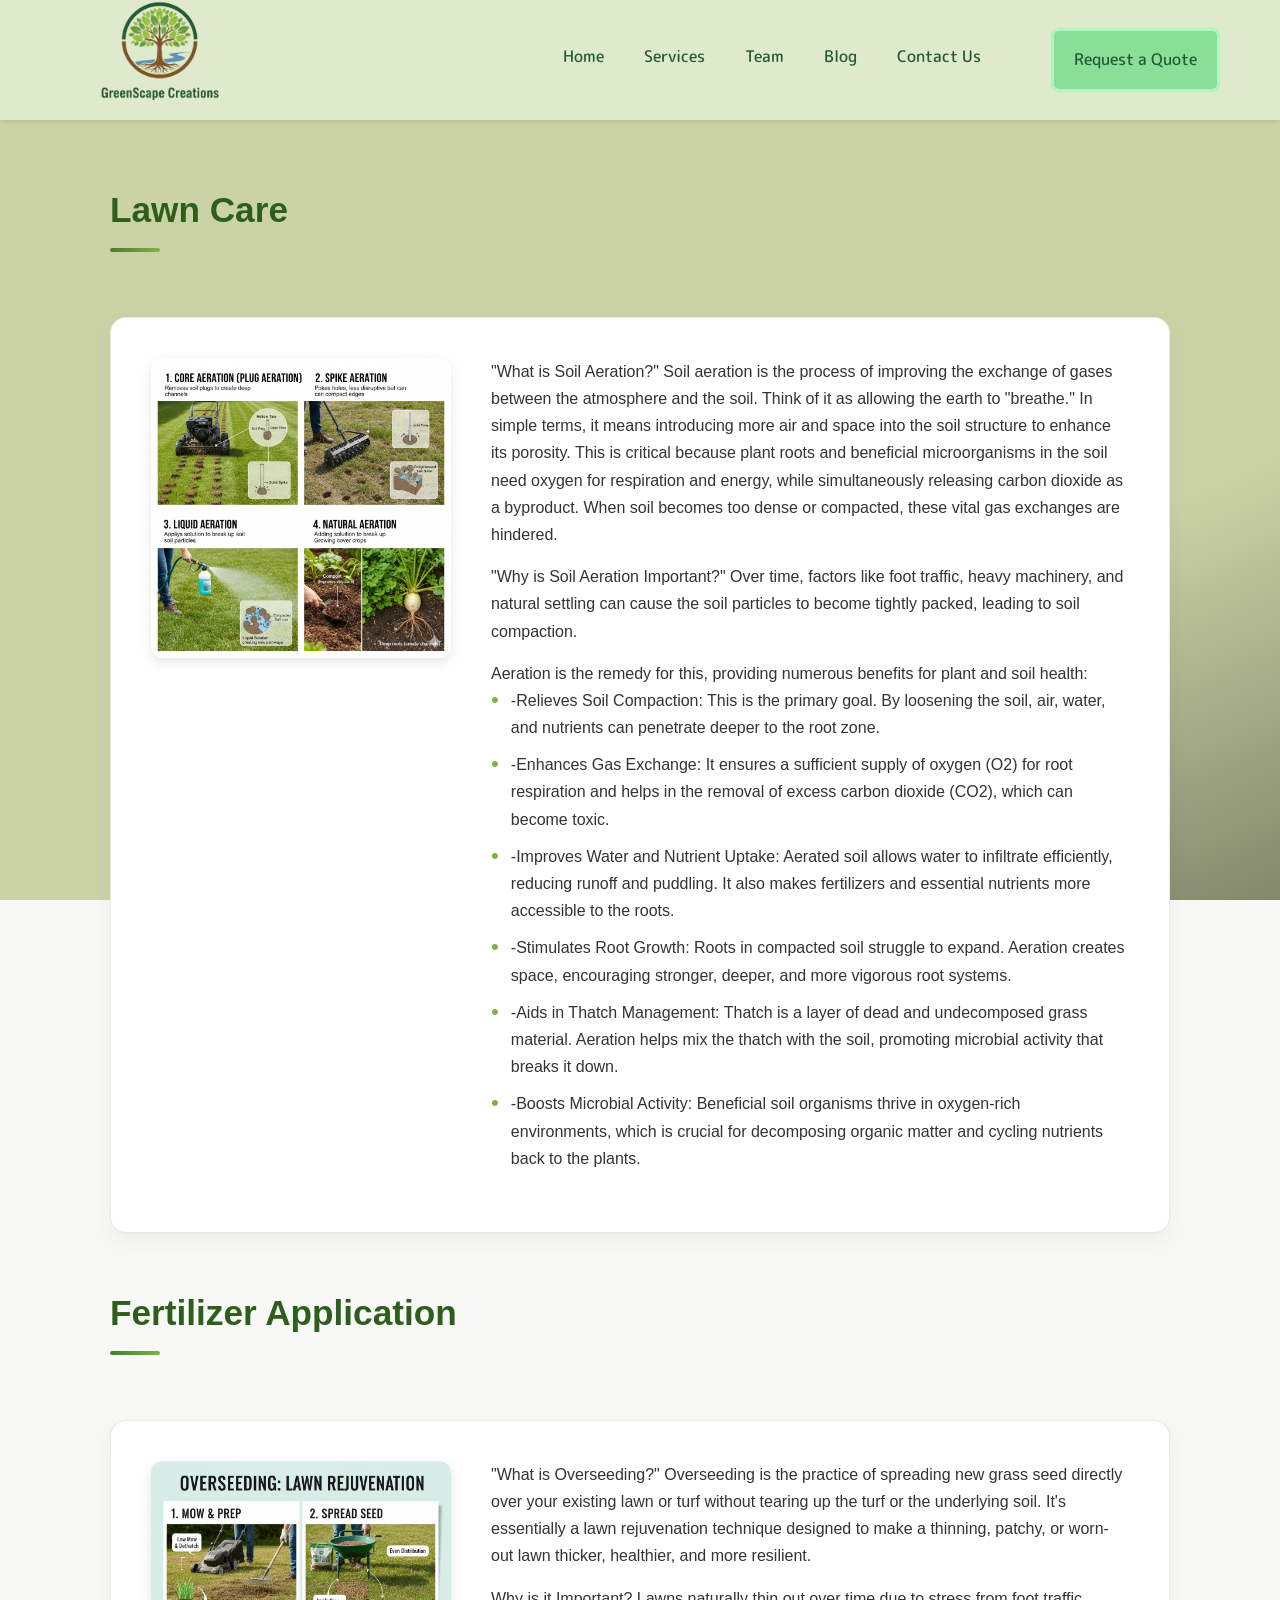
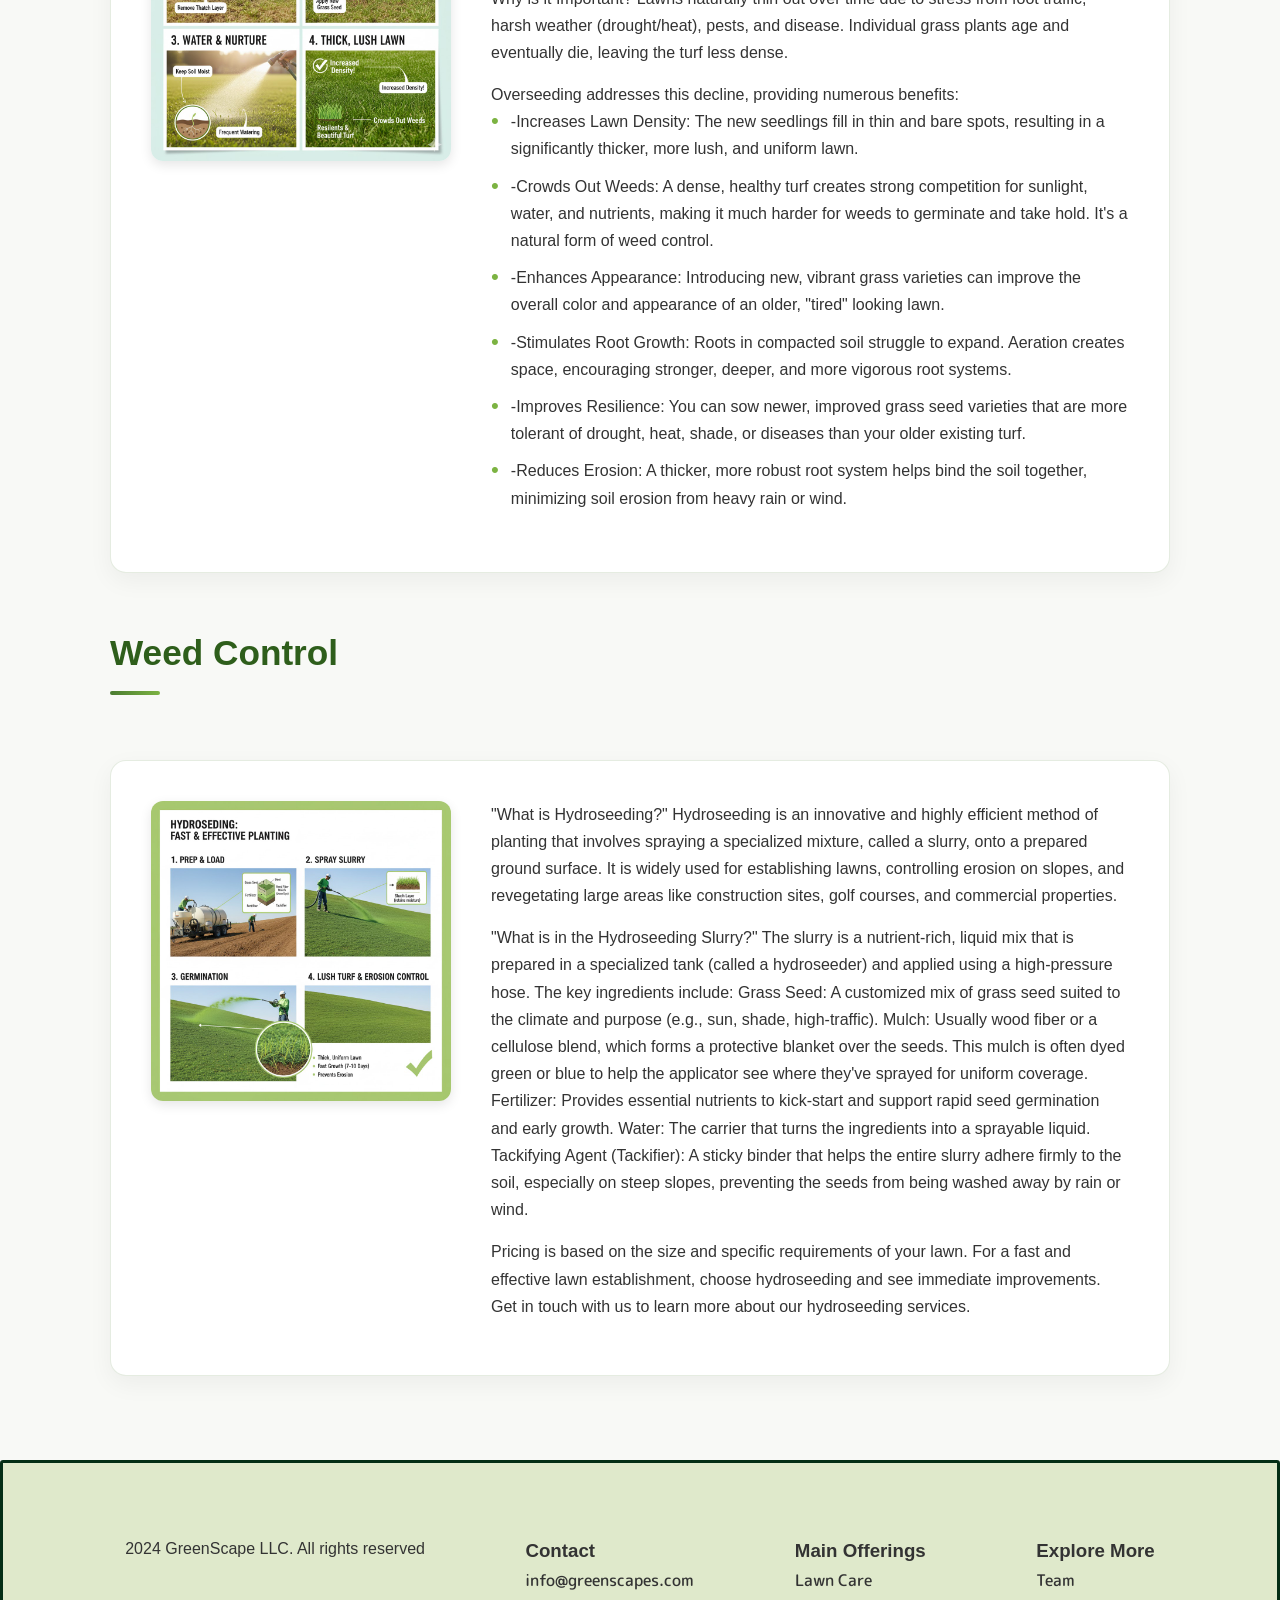
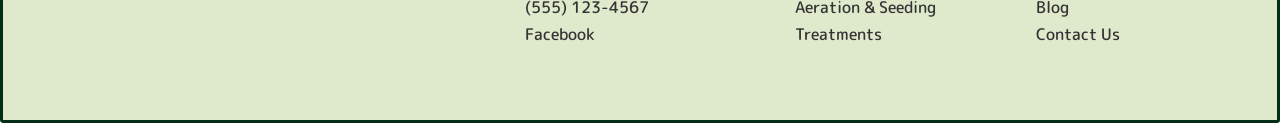
==== commit c8566a0f: "sprint one final" ====
--- a/aeration-seeding.html
+++ b/aeration-seeding.html
@@ -55,78 +55,106 @@
 
     <!-- Main -->
     <main class="service-container">
-    <section class="service-section">
-        <div class="service-text">
-            <h1 class="service-title">Lawn Care</h1>
-            <p>Lawn care is the science and art of ongoing maintenance, treatment, and cultivation of a grass-covered area (turf) to promote its health, appearance, and vitality over the long term. It involves a set of specific practices aimed at optimizing the condition of the grass and the soil to achieve a dense, vibrant, green, and resilient lawn. While often confused with "lawn maintenance" (the routine tasks), lawn care focuses specifically on the health of the turf and soil, not just the look.</p>
+        
+        <h1 class="service-title">Lawn Care</h1>
+        <div class="service-section">
+            <div class="service-text">
+                <p>"What is Soil Aeration?"
 
-            <p class="subheading">Why is Lawn Care Important?</p>
-            <p class="list-intro">Environmental, financial, and personal benefits for homeowners and the surrounding community. A well-maintained lawn is a sign of a healthy property and acts as a valuable, living part of the local ecosystem. Here is a breakdown of the core reasons why regular lawn care is essential:</p>
-            <ul>
-                <li><span><strong>Boosts Curb Appeal:&nbsp;</strong> A lush, green, weed-free lawn creates a positive first impression, significantly enhancing your home's curb appeal.</span></li>
-                <li><span><strong>Increases Home Value:&nbsp;</strong> Studies consistently show that a well-landscaped home can increase the perceived value and sale price of a property by 5% to 28%.</span></li>
-                <li><span><strong>Reduces Selling Time:&nbsp;</strong> Homes with attractive landscaping and a well-maintained yard tend to sell faster, as buyers perceive the property to be well-cared for inside and out.</span></li>
-                <li><span><strong>Prevents Costly Repairs:&nbsp;</strong> Regular care, like aeration and fertilizing, keeps the lawn healthy and dense, preventing widespread disease, pest infestations, and bare spots.</span></li>
-                <li><span><strong>Creates a Safe Recreational Space:&nbsp;</strong> A thick, healthy lawn provides a soft, safe, and clean surface for children, pets, and outdoor recreation.</span></li>
-                <li><span><strong>Aids Mental Well-being:&nbsp;</strong> Being surrounded by green spaces is scientifically linked to reducing stress, lowering blood pressure, and boosting overall mental health.</span></li>
-                <li><span><strong>Crowds Out Weeds:&nbsp;</strong> Proper care creates natural competition that prevents unsightly and invasive weeds from taking hold.</span></li>
+Soil aeration is the process of improving the exchange of gases between the atmosphere and the soil. Think of it as allowing the earth to "breathe."
+
+In simple terms, it means introducing more air and space into the soil structure to enhance its porosity. This is critical because plant roots and beneficial microorganisms in the soil need oxygen for respiration and energy, while simultaneously releasing carbon dioxide as a byproduct.
+
+When soil becomes too dense or compacted, these vital gas exchanges are hindered.
+</p>
+                <p>"Why is Soil Aeration Important?"
+
+Over time, factors like foot traffic, heavy machinery, and natural settling can cause the soil particles to become tightly packed, leading to soil compaction.
+<ul>
+Aeration is the remedy for this, providing numerous benefits for plant and soil health:
+
+<li>-Relieves Soil Compaction: This is the primary goal. By loosening the soil, air, water, and nutrients can penetrate deeper to the root zone.</li>
+
+<li>-Enhances Gas Exchange: It ensures a sufficient supply of oxygen (O2) for root respiration and helps in the removal of excess carbon dioxide (CO2), which can become toxic.</li>
+
+<li>-Improves Water and Nutrient Uptake: Aerated soil allows water to infiltrate efficiently, reducing runoff and puddling. It also makes fertilizers and essential nutrients more accessible to the roots.</li>
+
+<li>-Stimulates Root Growth: Roots in compacted soil struggle to expand. Aeration creates space, encouraging stronger, deeper, and more vigorous root systems.</li>
+
+<li>-Aids in Thatch Management: Thatch is a layer of dead and undecomposed grass material. Aeration helps mix the thatch with the soil, promoting microbial activity that breaks it down.</li>
+
+<li>-Boosts Microbial Activity: Beneficial soil organisms thrive in oxygen-rich environments, which is crucial for decomposing organic matter and cycling nutrients back to the plants.</p>
             </ul>
+</div>
+            <img src="img/aeration.jpg" alt="aeration" class="service-image">
+        </div>
 
-            <div class="pricing-block">
-                <strong>Pricing</strong>
-                By choosing our program, you ensure that your lawn receives consistent care throughout the seasons, leading to a lush, vibrant yard that enhances the beauty of your home. Pricing is available by application or through seasonal packages, with discounts available for long-term commitments.
+        <h1 class="service-title">Fertilizer Application</h1>
+        <div class="service-section">
+            <div class="service-text">
+                <p>"What is Overseeding?"
+
+Overseeding is the practice of spreading new grass seed directly over your existing lawn or turf without tearing up the turf or the underlying soil.
+
+It's essentially a lawn rejuvenation technique designed to make a thinning, patchy, or worn-out lawn thicker, healthier, and more resilient.</p>
+                <p>Why is it Important?
+
+Lawns naturally thin out over time due to stress from foot traffic, harsh weather (drought/heat), pests, and disease. Individual grass plants age and eventually die, leaving the turf less dense.
+<ul>
+Overseeding addresses this decline, providing numerous benefits:
+
+
+
+<li>-Increases Lawn Density: The new seedlings fill in thin and bare spots, resulting in a significantly thicker, more lush, and uniform lawn.</li>
+
+<li>-Crowds Out Weeds: A dense, healthy turf creates strong competition for sunlight, water, and nutrients, making it much harder for weeds to germinate and take hold. It's a natural form of weed control.</li>
+
+<li>-Enhances Appearance: Introducing new, vibrant grass varieties can improve the overall color and appearance of an older, "tired" looking lawn.</li>
+
+<li>-Stimulates Root Growth: Roots in compacted soil struggle to expand. Aeration creates space, encouraging stronger, deeper, and more vigorous root systems.</li>
+
+<li>-Improves Resilience: You can sow newer, improved grass seed varieties that are more tolerant of drought, heat, shade, or diseases than your older existing turf.</li>
+
+<li>-Reduces Erosion: A thicker, more robust root system helps bind the soil together, minimizing soil erosion from heavy rain or wind.</p>
+            </ul>
             </div>
+            <img src="img/overseeding.jpg" alt="hydroseeding" class="service-image">
         </div>
-        <img src="img/lawncare.jpg" alt="Lawn Care" class="service-image">
-    </section>
 
-    <section class="service-section">
-        <div class="service-text">
-            <h1 class="service-title">Fertilizer Application</h1>
-            <p>Lawn fertilizer application is the precise process of spreading or spraying nutrient-rich compounds onto your lawn to supplement the soil and provide the essential elements needed for grass health and growth. It is a core component of lawn care, focused on delivering the "food" your grass needs to stay green, thick, and resilient.</p>
+        <h1 class="service-title">Weed Control</h1>
+        <div class="service-section">
+            <div class="service-text">
+                <p>"What is Hydroseeding?"
 
-            <p class="subheading">Why is Fertilizer Application Important?</p>
-            <p class="list-intro">The nutrients naturally present in the soil are often not enough to sustain the thick, green, and resilient turf that people desire. Unlike grass in a natural meadow, a well-kept lawn is under constant stress from mowing, foot traffic, and environmental factors. Fertilizer acts as a necessary supplement to replace vital nutrients lost over time:</p>
-            <ul>
-                <li><span><strong>The Role of N-P-K:&nbsp;</strong> Fertilizers supply the three key macronutrients grass needs in large quantities — Nitrogen (N), Phosphorus (P), and Potassium (K).</span></li>
-                <li><span><strong>Boosts Turf Resilience and Health:&nbsp;</strong> Fertilization improves your lawn's durability, including disease and pest resistance, stress tolerance, and faster recovery.</span></li>
-                <li><span><strong>Improves Appearance and Density:&nbsp;</strong> Proper fertilization produces vibrant green color, thick and dense turf, and natural weed suppression.</span></li>
-                <li><span><strong>Maintains Soil Quality:&nbsp;</strong> Fertilizer helps sustain the growing process by replacing lost nutrients and supporting beneficial soil microorganisms.</span></li>
-            </ul>
+Hydroseeding is an innovative and highly efficient method of planting that involves spraying a specialized mixture, called a slurry, onto a prepared ground surface.
 
-            <div class="pricing-block">
-                <strong>Pricing</strong>
-                Pricing is based on the size and specific requirements of your lawn. For a fast and effective lawn establishment, choose hydroseeding and see immediate improvements. Get in touch with us to learn more about our hydroseeding services.
+It is widely used for establishing lawns, controlling erosion on slopes, and revegetating large areas like construction sites, golf courses, and commercial properties.
+</p>
+                <p>"What is in the Hydroseeding Slurry?"
+
+The slurry is a nutrient-rich, liquid mix that is prepared in a specialized tank (called a hydroseeder) and applied using a high-pressure hose. The key ingredients include:
+
+Grass Seed: A customized mix of grass seed suited to the climate and purpose (e.g., sun, shade, high-traffic).
+
+Mulch: Usually wood fiber or a cellulose blend, which forms a protective blanket over the seeds. This mulch is often dyed green or blue to help the applicator see where they've sprayed for uniform coverage.
+
+Fertilizer: Provides essential nutrients to kick-start and support rapid seed germination and early growth.
+
+Water: The carrier that turns the ingredients into a sprayable liquid.
+
+Tackifying Agent (Tackifier): A sticky binder that helps the entire slurry adhere firmly to the soil, especially on steep slopes, preventing the seeds from being washed away by rain or wind.
+</p>
+<p></p> 
+
+Pricing is based on the size and specific requirements of your lawn. For a fast and effective lawn establishment, choose hydroseeding and see immediate improvements. Get in touch with us to learn more about our hydroseeding services.</p>
             </div>
+            <img src="img/hydroseeding.jpg"" alt="overseeding" class="service-image">
         </div>
-        <img src="img/fertilizer.png" alt="Fertilizer Application" class="service-image">
-    </section>
 
-    <section class="service-section">
-        <div class="service-text">
-            <h1 class="service-title">Weed Control</h1>
-            <p>Weed control is the practice of stopping or reducing the growth of "weeds" — unwanted plants that compete with your grass, flowers, or crops for essential resources. In a lawn or garden, a weed is simply a plant growing where it isn't wanted. Effective weed control isn't just about killing visible weeds; it's an ongoing strategy to manage the soil and environment so that your desired plants can thrive without competition.</p>
-
-            <p class="subheading">Why is Weed Control Important?</p>
-            <p class="list-intro">Weed control is about much more than just having a "pretty" yard. When weeds take over, they actively work against the health and survival of your grass and other desired plants. Here is why maintaining control over weeds is a critical part of property management:</p>
-            <ul>
-                <li><span><strong>The Battle for Resources:&nbsp;</strong> Weeds are naturally aggressive and often grow much faster than turfgrass, stealing nutrients, water, and sunlight from your lawn.</span></li>
-                <li><span><strong>A Nursery for Pests and Disease:&nbsp;</strong> Many common weeds act as host plants for harmful insects and pathogens that can then spread to your grass.</span></li>
-                <li><span><strong>Impact on Curb Appeal and Property Value:&nbsp;</strong> Your lawn is the "frame" for your home — it can add value if properly cared for, or decrease value if left unmanaged.</span></li>
-                <li><span><strong>Health and Safety Concerns:&nbsp;</strong> Certain weeds pose direct risks to people and pets through allergies, toxicity, and trip hazards.</span></li>
-            </ul>
-
-            <div class="pricing-block">
-                <strong>Pricing</strong>
-                Pricing is based on the size and specific requirements of your lawn. For a fast and effective treatment, get in touch with us to schedule an appointment to have your lawn evaluated.
-            </div>
-        </div>
-        <img src="img/weedcontrol.png" alt="Weed Control" class="service-image">
-    </section>
-</main>
+    </main>
     
     <!-- Footer -->
-        <footer id="ftr">
+    <footer id="ftr">
 
     <div class="footer-container">
   <div class="footer-column">
--- a/scripts/css/menu.css
+++ b/scripts/css/menu.css
@@ -36,7 +36,7 @@
 .navbar {
     display: flex;
     /* Main Flexbox setting: Icon (left) and Links (right) */
-    justify-content: space-between,; 
+    justify-content: space-between; 
     align-items: center;
     padding: 0 20px;
     max-width: 1200px;
@@ -125,10 +125,10 @@
 ======== */
 #ftr{
     /* Background */
-    background-color: #a7e459;
+    background-color: #DFE9CB;
     border-style: solid;
-    border-width: 0.4rem;
-    border-radius: 0.3rem;
+    border-width: 0.2rem;
+    border-radius: 0.2rem;
     border-color: #032e15;
     /* Spacing */
     margin: 1rem;
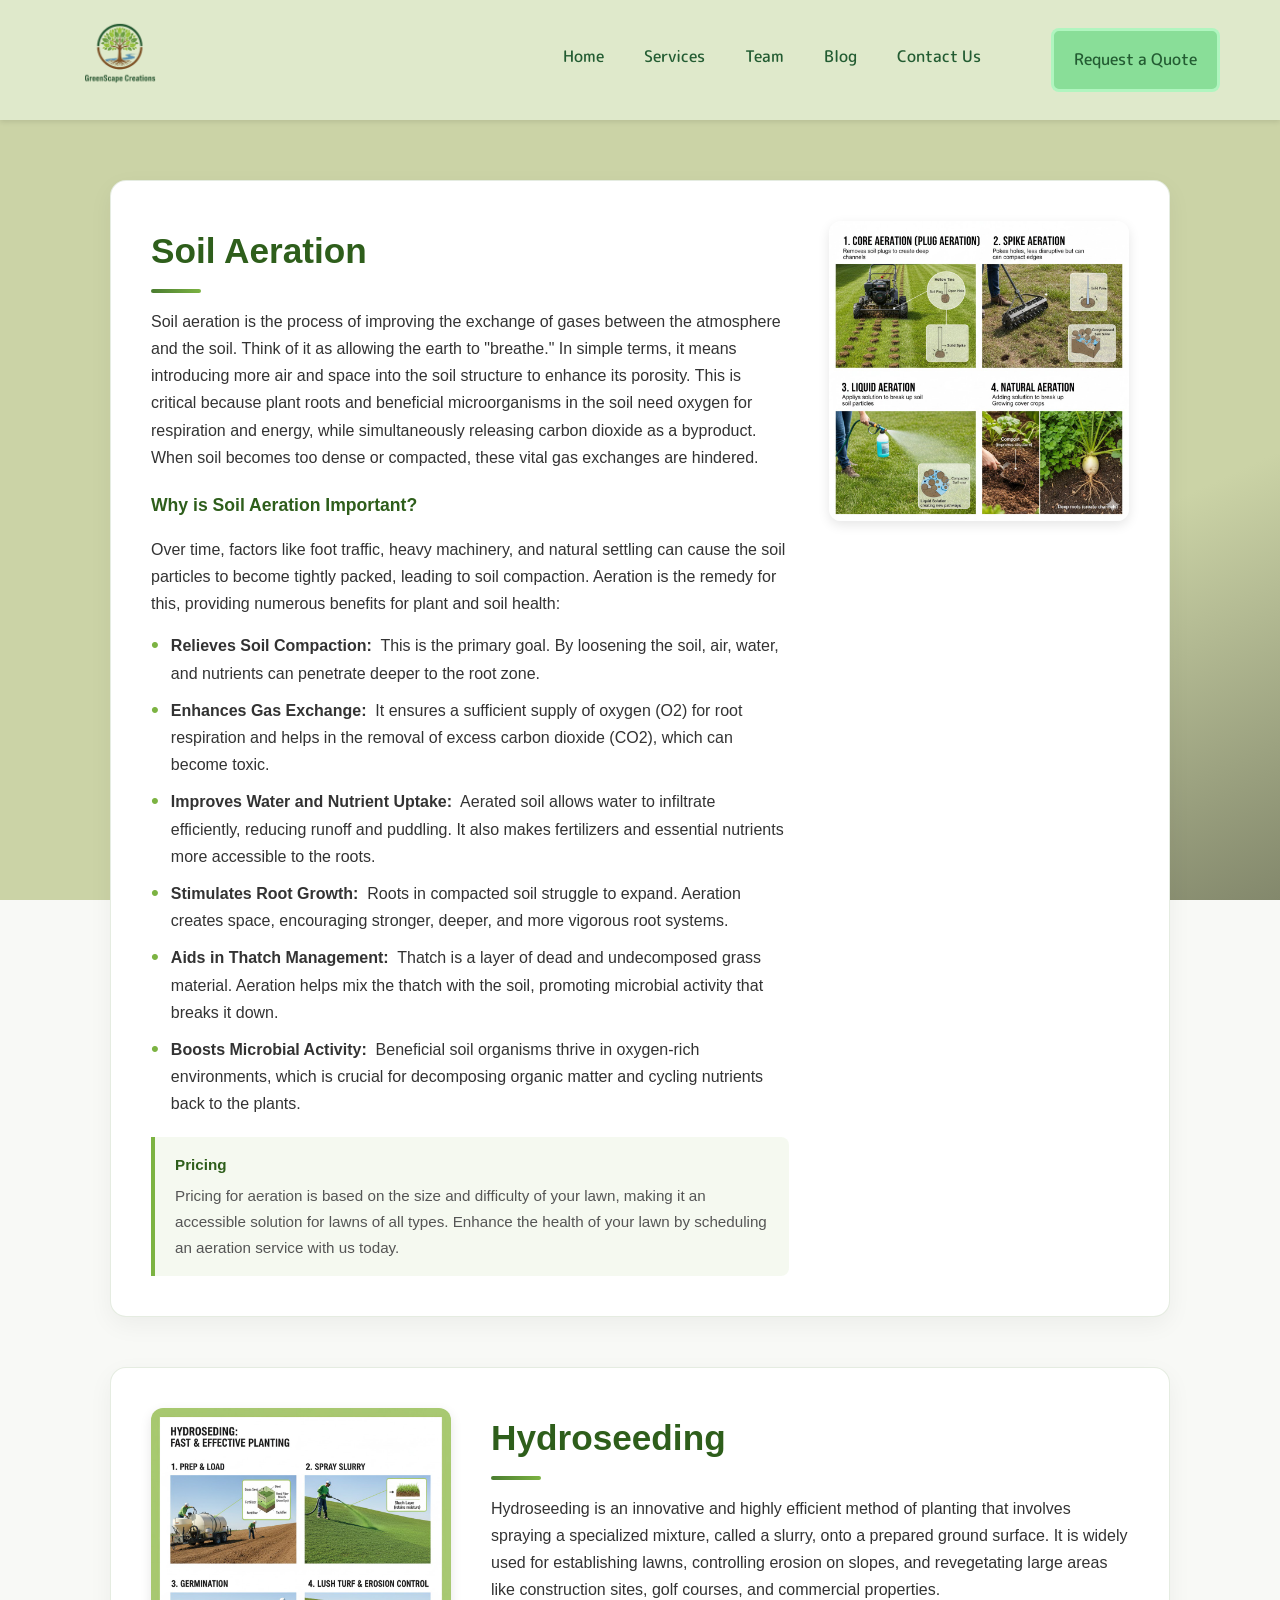
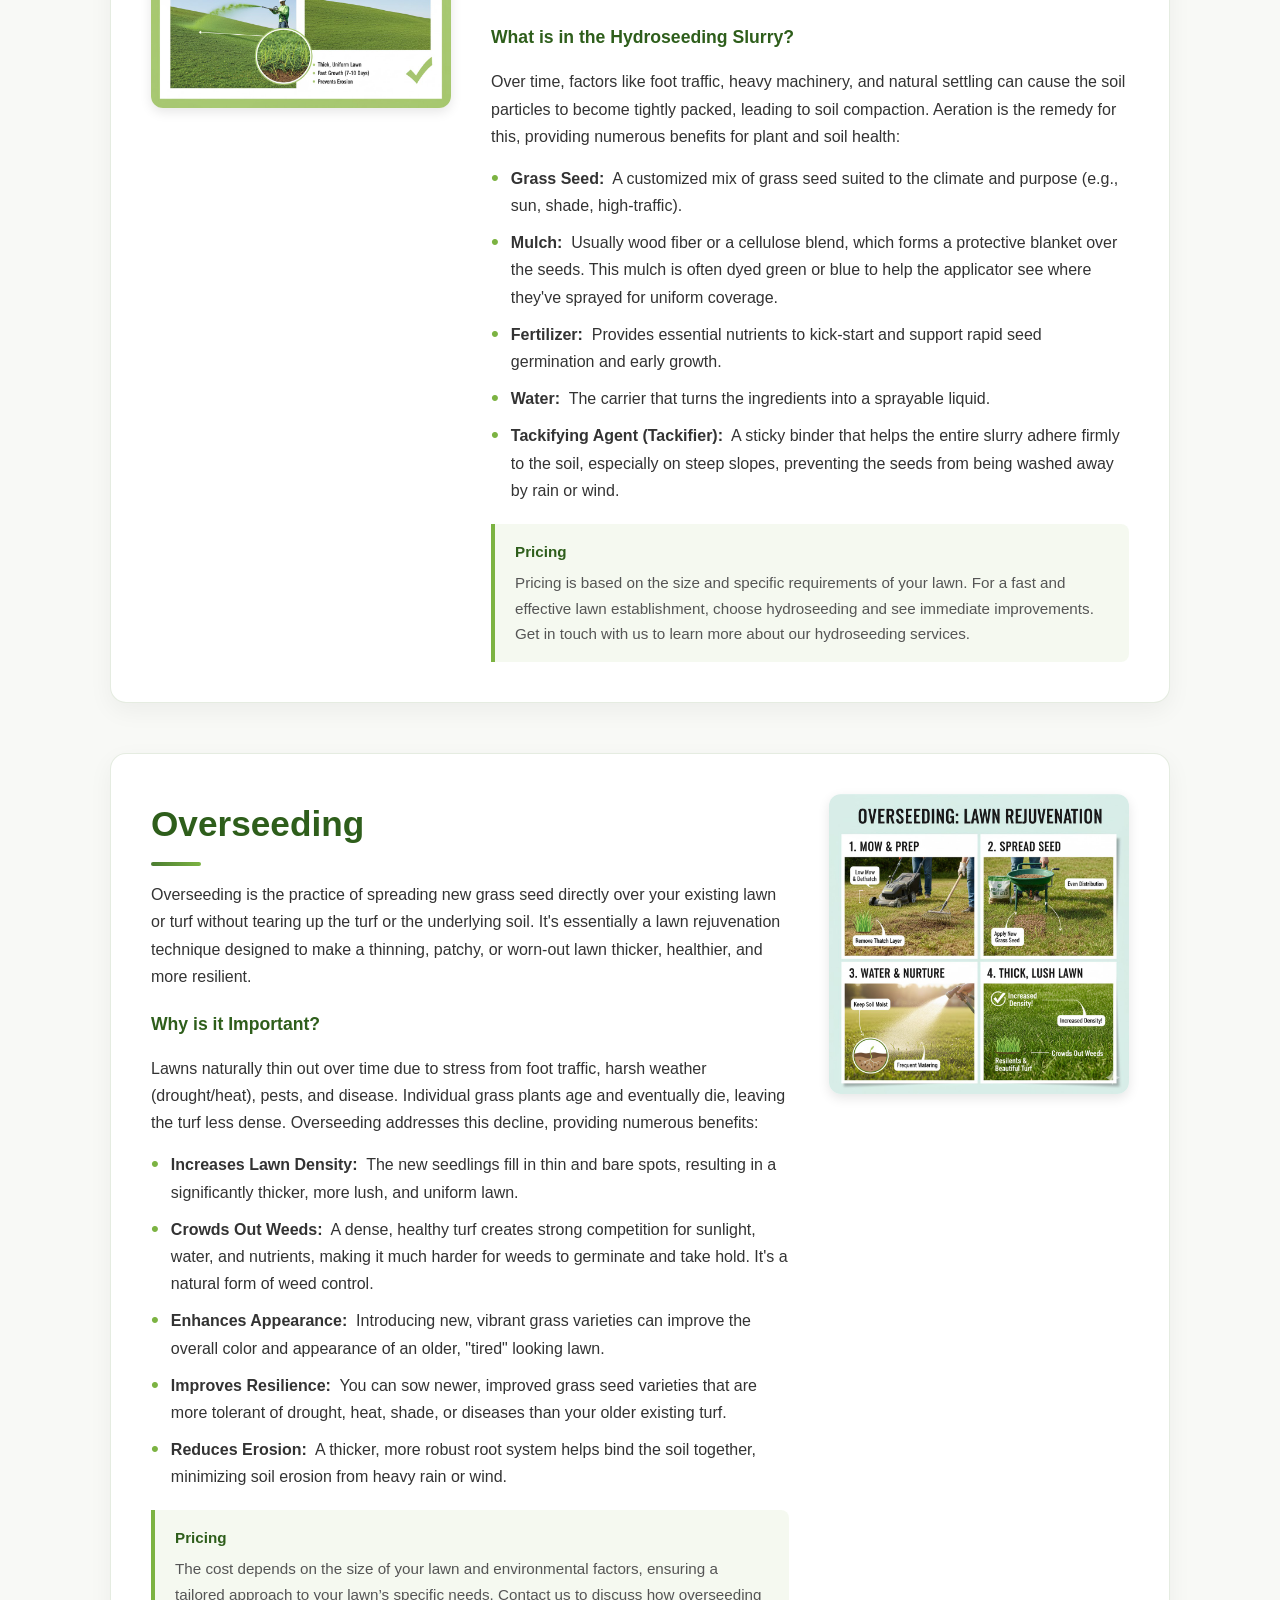
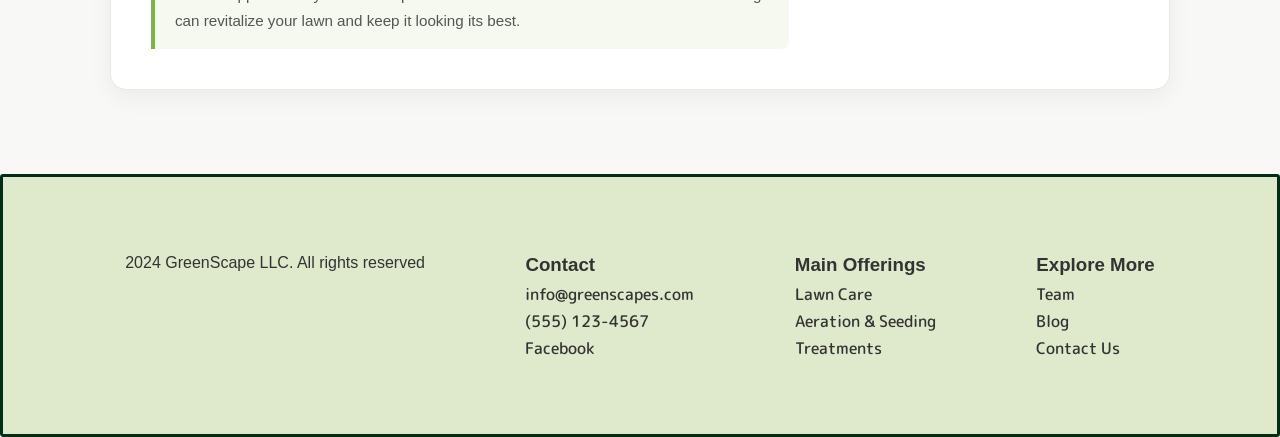
==== commit 2d72e043: "service pages" ====
--- a/aeration-seeding.html
+++ b/aeration-seeding.html
@@ -3,23 +3,20 @@
 <head>
     <meta charset="UTF-8">
     <meta name="viewport" content="width=device-width, initial-scale=1.0">
-    <title>Lawn Care</title>
-    <!-- CSS -->
+    <title>Aeration and Seeding</title>
     <link rel="stylesheet" href="./scripts/css/menu.css">
     <link rel="stylesheet" href="./scripts/css/index.css">
-    <link rel="stylesheet" href = "scripts/css/lawncare.css">
-    <!-- Fonts -->
+    <link rel="stylesheet" href="scripts/css/lawncare.css">
     <link rel="preconnect" href="https://fonts.googleapis.com">
     <link rel="preconnect" href="https://fonts.gstatic.com" crossorigin>
     <link href="https://fonts.googleapis.com/css2?family=Happy+Monkey&family=M+PLUS+Rounded+1c:wght@400;500&display=swap" rel="stylesheet">
 </head>
 <body>
-    <!-- Navigation Bar -->
     <header class="navbar-container">
         <nav class="navbar font1Bold"> 
             <div class="navbar-brand">
                 <a href="index.html"><img id="logo" src="img/logo2.png" alt="Logo 2"></a> 
-                </div>
+            </div>
 
             <input type="checkbox" id="menu-toggle">
             
@@ -35,9 +32,9 @@
                 <li class="dropdown" id="csharp-dropdown">
                     <a href="services.html">Services</a>
                     <ul class="submenu">
-                        <li><a href="#csharp-console">Lawn Care</a></li>
-                        <li><a href="#csharp-desktop">Aeration and Seeding</a></li>
-                        <li><a href="#csharp-web">Treatments</a></li>
+                        <li><a href="lawncare.html">Lawn Care</a></li>
+                        <li><a href="aeration-seeding.html">Aeration and Seeding</a></li>
+                        <li><a href="treatments.html">Treatments</a></li>
                     </ul>
                 </li>
                 
@@ -53,139 +50,107 @@
         </nav>
     </header>
 
-    <!-- Main -->
     <main class="service-container">
-        
-        <h1 class="service-title">Lawn Care</h1>
-        <div class="service-section">
+        <section class="service-section">
             <div class="service-text">
-                <p>"What is Soil Aeration?"
+                <h1 class="service-title">Soil Aeration</h1>
+                <p>Soil aeration is the process of improving the exchange of gases between the atmosphere and the soil. Think of it as allowing the earth to "breathe." In simple terms, it means introducing more air and space into the soil structure to enhance its porosity. This is critical because plant roots and beneficial microorganisms in the soil need oxygen for respiration and energy, while simultaneously releasing carbon dioxide as a byproduct. When soil becomes too dense or compacted, these vital gas exchanges are hindered.</p>
 
-Soil aeration is the process of improving the exchange of gases between the atmosphere and the soil. Think of it as allowing the earth to "breathe."
+                <p class="subheading">Why is Soil Aeration Important?</p>
+                <p class="list-intro">Over time, factors like foot traffic, heavy machinery, and natural settling can cause the soil particles to become tightly packed, leading to soil compaction. Aeration is the remedy for this, providing numerous benefits for plant and soil health:</p>
+                <ul>
+                    <li><span><strong>Relieves Soil Compaction:&nbsp;</strong> This is the primary goal. By loosening the soil, air, water, and nutrients can penetrate deeper to the root zone.</span></li>
+                    <li><span><strong>Enhances Gas Exchange:&nbsp;</strong> It ensures a sufficient supply of oxygen (O2) for root respiration and helps in the removal of excess carbon dioxide (CO2), which can become toxic.</span></li>
+                    <li><span><strong>Improves Water and Nutrient Uptake:&nbsp;</strong> Aerated soil allows water to infiltrate efficiently, reducing runoff and puddling. It also makes fertilizers and essential nutrients more accessible to the roots.</span></li>
+                    <li><span><strong>Stimulates Root Growth:&nbsp;</strong> Roots in compacted soil struggle to expand. Aeration creates space, encouraging stronger, deeper, and more vigorous root systems.</span></li>
+                    <li><span><strong>Aids in Thatch Management:&nbsp;</strong> Thatch is a layer of dead and undecomposed grass material. Aeration helps mix the thatch with the soil, promoting microbial activity that breaks it down.</span></li>
+                    <li><span><strong>Boosts Microbial Activity:&nbsp;</strong> Beneficial soil organisms thrive in oxygen-rich environments, which is crucial for decomposing organic matter and cycling nutrients back to the plants.</span></li>
+                </ul>
 
-In simple terms, it means introducing more air and space into the soil structure to enhance its porosity. This is critical because plant roots and beneficial microorganisms in the soil need oxygen for respiration and energy, while simultaneously releasing carbon dioxide as a byproduct.
+                <div class="pricing-block">
+                    <strong>Pricing</strong>
+                    Pricing for aeration is based on the size and difficulty of your lawn, making it an accessible solution for lawns of all types. Enhance the health of your lawn by scheduling an aeration service with us today.
+                </div>
+            </div>
+            <img src="img/aeration.jpg" alt="Soil Aeration" class="service-image">
+        </section>
 
-When soil becomes too dense or compacted, these vital gas exchanges are hindered.
-</p>
-                <p>"Why is Soil Aeration Important?"
+        <section class="service-section">
+            <div class="service-text">
+                <h1 class="service-title">Hydroseeding</h1>
+                <p>Hydroseeding is an innovative and highly efficient method of planting that involves spraying a specialized mixture, called a slurry, onto a prepared ground surface. It is widely used for establishing lawns, controlling erosion on slopes, and revegetating large areas like construction sites, golf courses, and commercial properties.</p>
 
-Over time, factors like foot traffic, heavy machinery, and natural settling can cause the soil particles to become tightly packed, leading to soil compaction.
-<ul>
-Aeration is the remedy for this, providing numerous benefits for plant and soil health:
+                <p class="subheading">What is in the Hydroseeding Slurry?</p>
+                <p class="list-intro">Over time, factors like foot traffic, heavy machinery, and natural settling can cause the soil particles to become tightly packed, leading to soil compaction. Aeration is the remedy for this, providing numerous benefits for plant and soil health:</p>
+                <ul>
+                    <li><span><strong>Grass Seed:&nbsp;</strong> A customized mix of grass seed suited to the climate and purpose (e.g., sun, shade, high-traffic).</span></li>
+                    <li><span><strong>Mulch:&nbsp;</strong> Usually wood fiber or a cellulose blend, which forms a protective blanket over the seeds. This mulch is often dyed green or blue to help the applicator see where they've sprayed for uniform coverage.</span></li>
+                    <li><span><strong>Fertilizer:&nbsp;</strong> Provides essential nutrients to kick-start and support rapid seed germination and early growth.</span></li>
+                    <li><span><strong>Water:&nbsp;</strong> The carrier that turns the ingredients into a sprayable liquid.</span></li>
+                    <li><span><strong>Tackifying Agent (Tackifier):&nbsp;</strong> A sticky binder that helps the entire slurry adhere firmly to the soil, especially on steep slopes, preventing the seeds from being washed away by rain or wind.</span></li>
+                </ul>
 
-<li>-Relieves Soil Compaction: This is the primary goal. By loosening the soil, air, water, and nutrients can penetrate deeper to the root zone.</li>
+                <div class="pricing-block">
+                    <strong>Pricing</strong>
+                    Pricing is based on the size and specific requirements of your lawn. For a fast and effective lawn establishment, choose hydroseeding and see immediate improvements. Get in touch with us to learn more about our hydroseeding services.
+                </div>
+            </div>
+            <img src="img/hydroseeding.jpg" alt="Hydroseeding" class="service-image">
+        </section>
 
-<li>-Enhances Gas Exchange: It ensures a sufficient supply of oxygen (O2) for root respiration and helps in the removal of excess carbon dioxide (CO2), which can become toxic.</li>
+        <section class="service-section">
+            <div class="service-text">
+                <h1 class="service-title">Overseeding</h1>
+                <p>Overseeding is the practice of spreading new grass seed directly over your existing lawn or turf without tearing up the turf or the underlying soil. It's essentially a lawn rejuvenation technique designed to make a thinning, patchy, or worn-out lawn thicker, healthier, and more resilient.</p>
 
-<li>-Improves Water and Nutrient Uptake: Aerated soil allows water to infiltrate efficiently, reducing runoff and puddling. It also makes fertilizers and essential nutrients more accessible to the roots.</li>
+                <p class="subheading">Why is it Important?</p>
+                <p class="list-intro">Lawns naturally thin out over time due to stress from foot traffic, harsh weather (drought/heat), pests, and disease. Individual grass plants age and eventually die, leaving the turf less dense. Overseeding addresses this decline, providing numerous benefits:</p>
+                <ul>
+                    <li><span><strong>Increases Lawn Density:&nbsp;</strong> The new seedlings fill in thin and bare spots, resulting in a significantly thicker, more lush, and uniform lawn.</span></li>
+                    <li><span><strong>Crowds Out Weeds:&nbsp;</strong> A dense, healthy turf creates strong competition for sunlight, water, and nutrients, making it much harder for weeds to germinate and take hold. It's a natural form of weed control.</span></li>
+                    <li><span><strong>Enhances Appearance:&nbsp;</strong> Introducing new, vibrant grass varieties can improve the overall color and appearance of an older, "tired" looking lawn.</span></li>
+                    <li><span><strong>Improves Resilience:&nbsp;</strong> You can sow newer, improved grass seed varieties that are more tolerant of drought, heat, shade, or diseases than your older existing turf.</span></li>
+                    <li><span><strong>Reduces Erosion:&nbsp;</strong> A thicker, more robust root system helps bind the soil together, minimizing soil erosion from heavy rain or wind.</span></li>
+                </ul>
 
-<li>-Stimulates Root Growth: Roots in compacted soil struggle to expand. Aeration creates space, encouraging stronger, deeper, and more vigorous root systems.</li>
-
-<li>-Aids in Thatch Management: Thatch is a layer of dead and undecomposed grass material. Aeration helps mix the thatch with the soil, promoting microbial activity that breaks it down.</li>
-
-<li>-Boosts Microbial Activity: Beneficial soil organisms thrive in oxygen-rich environments, which is crucial for decomposing organic matter and cycling nutrients back to the plants.</p>
-            </ul>
-</div>
-            <img src="img/aeration.jpg" alt="aeration" class="service-image">
-        </div>
-
-        <h1 class="service-title">Fertilizer Application</h1>
-        <div class="service-section">
-            <div class="service-text">
-                <p>"What is Overseeding?"
-
-Overseeding is the practice of spreading new grass seed directly over your existing lawn or turf without tearing up the turf or the underlying soil.
-
-It's essentially a lawn rejuvenation technique designed to make a thinning, patchy, or worn-out lawn thicker, healthier, and more resilient.</p>
-                <p>Why is it Important?
-
-Lawns naturally thin out over time due to stress from foot traffic, harsh weather (drought/heat), pests, and disease. Individual grass plants age and eventually die, leaving the turf less dense.
-<ul>
-Overseeding addresses this decline, providing numerous benefits:
-
-
-
-<li>-Increases Lawn Density: The new seedlings fill in thin and bare spots, resulting in a significantly thicker, more lush, and uniform lawn.</li>
-
-<li>-Crowds Out Weeds: A dense, healthy turf creates strong competition for sunlight, water, and nutrients, making it much harder for weeds to germinate and take hold. It's a natural form of weed control.</li>
-
-<li>-Enhances Appearance: Introducing new, vibrant grass varieties can improve the overall color and appearance of an older, "tired" looking lawn.</li>
-
-<li>-Stimulates Root Growth: Roots in compacted soil struggle to expand. Aeration creates space, encouraging stronger, deeper, and more vigorous root systems.</li>
-
-<li>-Improves Resilience: You can sow newer, improved grass seed varieties that are more tolerant of drought, heat, shade, or diseases than your older existing turf.</li>
-
-<li>-Reduces Erosion: A thicker, more robust root system helps bind the soil together, minimizing soil erosion from heavy rain or wind.</p>
-            </ul>
+                <div class="pricing-block">
+                    <strong>Pricing</strong>
+                    The cost depends on the size of your lawn and environmental factors, ensuring a tailored approach to your lawn’s specific needs. Contact us to discuss how overseeding can revitalize your lawn and keep it looking its best.
+                </div>
             </div>
-            <img src="img/overseeding.jpg" alt="hydroseeding" class="service-image">
-        </div>
-
-        <h1 class="service-title">Weed Control</h1>
-        <div class="service-section">
-            <div class="service-text">
-                <p>"What is Hydroseeding?"
-
-Hydroseeding is an innovative and highly efficient method of planting that involves spraying a specialized mixture, called a slurry, onto a prepared ground surface.
-
-It is widely used for establishing lawns, controlling erosion on slopes, and revegetating large areas like construction sites, golf courses, and commercial properties.
-</p>
-                <p>"What is in the Hydroseeding Slurry?"
-
-The slurry is a nutrient-rich, liquid mix that is prepared in a specialized tank (called a hydroseeder) and applied using a high-pressure hose. The key ingredients include:
-
-Grass Seed: A customized mix of grass seed suited to the climate and purpose (e.g., sun, shade, high-traffic).
-
-Mulch: Usually wood fiber or a cellulose blend, which forms a protective blanket over the seeds. This mulch is often dyed green or blue to help the applicator see where they've sprayed for uniform coverage.
-
-Fertilizer: Provides essential nutrients to kick-start and support rapid seed germination and early growth.
-
-Water: The carrier that turns the ingredients into a sprayable liquid.
-
-Tackifying Agent (Tackifier): A sticky binder that helps the entire slurry adhere firmly to the soil, especially on steep slopes, preventing the seeds from being washed away by rain or wind.
-</p>
-<p></p> 
-
-Pricing is based on the size and specific requirements of your lawn. For a fast and effective lawn establishment, choose hydroseeding and see immediate improvements. Get in touch with us to learn more about our hydroseeding services.</p>
-            </div>
-            <img src="img/hydroseeding.jpg"" alt="overseeding" class="service-image">
-        </div>
-
+            <img src="img/overseeding.jpg" alt="Overseeding" class="service-image">
+        </section>
     </main>
     
-    <!-- Footer -->
     <footer id="ftr">
+        <div class="footer-container">
+            <div class="footer-column">
+                <p>2024 GreenScape LLC. All rights reserved</p>
+            </div>
 
-    <div class="footer-container">
-  <div class="footer-column">
-    <p>2024 GreenScape LLC. All rights reserved</p>
-  </div>
+            <div class="footer-column">
+                <h3>Contact</h3>
+                <p><a class="footer-elements" href="mailto:info@greenscapes.com">info@greenscapes.com</a></p>
+                <p><a class="footer-elements" href="tel:+1555123457">(555) 123-4567</a></p>
+                <p><a class="footer-elements" href="https://facebook.dacc-appdev.com/">Facebook</a></p>
+            </div>
 
-  <div class="footer-column">
-    <h3>Contact</h3>
-    <p><a class = "footer-elements" href="mailto:info@greenscapes.com">info@greenscapes.com</a></p>
-    <p><a class = "footer-elements" href = "tel:+1555123457">(555) 123-4567</a></p>
-    <p><a class = "footer-elements" href = "https://facebook.dacc-appdev.com/">Facebook</a></p>
-  </div>
+            <div class="footer-column">
+                <h3>Main Offerings</h3>
+                <p><a class="footer-elements" href="lawncare.html">Lawn Care</a></p>
+                <p><a class="footer-elements" href="aeration-seeding.html">Aeration & Seeding</a></p>
+                <p><a class="footer-elements" href="treatments.html">Treatments</a></p>
+            </div>
 
-  <div class="footer-column">
-    <h3>Main Offerings</h3>
-    <p><a class = "footer-elements" href="lawncare.html">Lawn Care</a></p>
-    <p><a class = "footer-elements" href="aeration-seeding.html">Aeration & Seeding</a></p>
-    <p><a class = "footer-elements" href="treatments.html">Treatments</a></p>
-  </div>
-
-  <div class="footer-column">
-    <h3>Explore More</h3>
-    <p><a class = "footer-elements" href="team.html">Team</a></p>
-    <p><a class = "footer-elements" href="blog.html">Blog</a></p>
-    <p><a class = "footer-elements" href="contact-us.html">Contact Us</a></p>
-  </div>
-</div>
+            <div class="footer-column">
+                <h3>Explore More</h3>
+                <p><a class="footer-elements" href="team.html">Team</a></p>
+                <p><a class="footer-elements" href="blog.html">Blog</a></p>
+                <p><a class="footer-elements" href="contact-us.html">Contact Us</a></p>
+            </div>
+        </div>
     </footer>
     
-    
-    <!-- JavaScript -->
     <script src="./scripts/js/script.js"></script>
 </body>
 </html>
--- a/scripts/css/menu.css
+++ b/scripts/css/menu.css
@@ -45,7 +45,7 @@
 }
 
 #logo{
-    height: 200px;
+    height: 120px;
 }
 
 /* --- Left Side: Brand/Icon --- */
--- a/scripts/css/index.css
+++ b/scripts/css/index.css
@@ -113,15 +113,7 @@
     /* transition - when animation ends, transforms slowly back to place */
     transition: width 0.6s ease,transform 0.6s ease, box-shadow 0.6s ease;
 }
-#mainIntroImg:hover{
-    /* Background */
-    box-shadow: 
-        0 1rem 2rem rgba(0, 0, 0, 0.3),
-        0 2.5rem 5rem rgba(0, 0, 0, 0.25);
-    /* Animation */
-    transform: scale(1.02);
-    transition: transform 1s ease;
-}
+
 #mainIntroImgNav{
     /* Background */
     background-color: #000000bb;
@@ -144,30 +136,7 @@
     transition:
     transform 0.6s ease, color 0.2s ease,
 }
-#mainIntroImgNav:hover{
-    /* Text */
-    color: #e8ffe9;
-    /* Animation */
-    transform: scale(1.05);
-    transition: transform 0.3s ease, color 0.2s ease;
-}
-#mainIntroImgNav:active{
-    /* Background */
-    backdrop-filter: blur(10px);
-    -webkit-backdrop-filter: blur(10px);
-    box-shadow: 
-        0 1rem 2rem rgba(0, 0, 0, 0.5),
-        0 2.5rem 5rem rgba(0, 0, 0, 0.25);
-    border: 0.05rem, solid, #8ca87f;
-    /* Alignment */
-    padding: 0.5rem 1rem;
-    position: relative;
-    top: 50%;
-    left: 0;
-    /* Text */
-    /* Animation */
-    transition: all 0.5s ease;
-}
+
 /* ========
 Elements
 ======== */
@@ -281,21 +250,8 @@
     transition: transform 0.3s ease, border-radius 0.2s ease, box-shadow 0.3s ease;
 }
 
-#mainIntroImgActive{
-    background: transparent;
-    /* Sizing */
-    /* Alignment */
-    position: absolute;
-    /* Text */
+details[open] summary{
     color: transparent;
-    /* Animation */
-    transition: color 0.4s ease;
-}
-#mainIntroImgActive:active{
-    /* Text */
-    color: #b9d89f;
-    /* Animation */
-    transition: color 1.2s ease;
 }
 
 #SmryOpen1{
@@ -350,7 +306,7 @@
         margin: auto;
         gap: 1rem;
         /* Sizing */
-        width: clamp(25vw, 35vw, 40vw);
+        width: clamp(5rem, 20rem, 40rem)
     }
     /* Elements */
     .mainIntroTitle{
@@ -373,4 +329,67 @@
 a{ /* Text - links */
     text-decoration: none;
     color: inherit;
+}
+
+/* Ensure the image container acts as the anchor for the overlay */
+#mainIntroImg {
+    position: relative;
+    /* You likely already have a background-image and height set here */
+    min-height: 400px; /* Added just to ensure it has height if you don't have one set */
+    display: flex;
+    align-items: center;
+    justify-content: center;
+}
+
+/* The dark, semi-transparent box behind the text */
+.image-text-overlay {
+    background-color: rgba(0, 0, 0, 0.65); 
+    color: #ffffff; 
+    padding: 30px 40px;
+    border-radius: 12px;
+    text-align: center;
+    max-width: 80%; 
+    box-shadow: 0 8px 20px rgba(0, 0, 0, 0.4); 
+    
+    /* NEW: Controls the overflow */
+    max-height: 60vh; /* Prevents the box from being taller than 60% of the screen */
+    overflow-y: auto; /* Adds a vertical scrollbar if the text exceeds the max-height */
+}
+
+/* The Title */
+.overlay-title {
+    margin: 0 0 15px 0;
+    font-size: 2rem;
+    font-family: 'M PLUS Rounded 1c', sans-serif;
+    font-weight: 500;
+    text-transform: uppercase;
+    letter-spacing: 1px;
+}
+
+/* The Paragraph */
+.image-text-overlay {
+    background-color: rgba(0, 0, 0, 0.7); /* This dark box will stop the 'dots' */
+    padding: 30px;
+    border-radius: 15px;
+    margin: 20px;
+    font-family: Arial, Helvetica, sans-serif;
+}
+
+/* Custom Scrollbar for the overlay */
+.image-text-overlay::-webkit-scrollbar {
+    width: 8px;
+}
+
+.image-text-overlay::-webkit-scrollbar-track {
+    background: rgba(255, 255, 255, 0.1); 
+    border-radius: 10px;
+}
+
+.image-text-overlay::-webkit-scrollbar-thumb {
+    background: rgba(255, 255, 255, 0.5); 
+    border-radius: 10px;
+}
+
+.image-text-overlay::-webkit-scrollbar-thumb:hover {
+    background: rgba(255, 255, 255, 0.8); 
 }
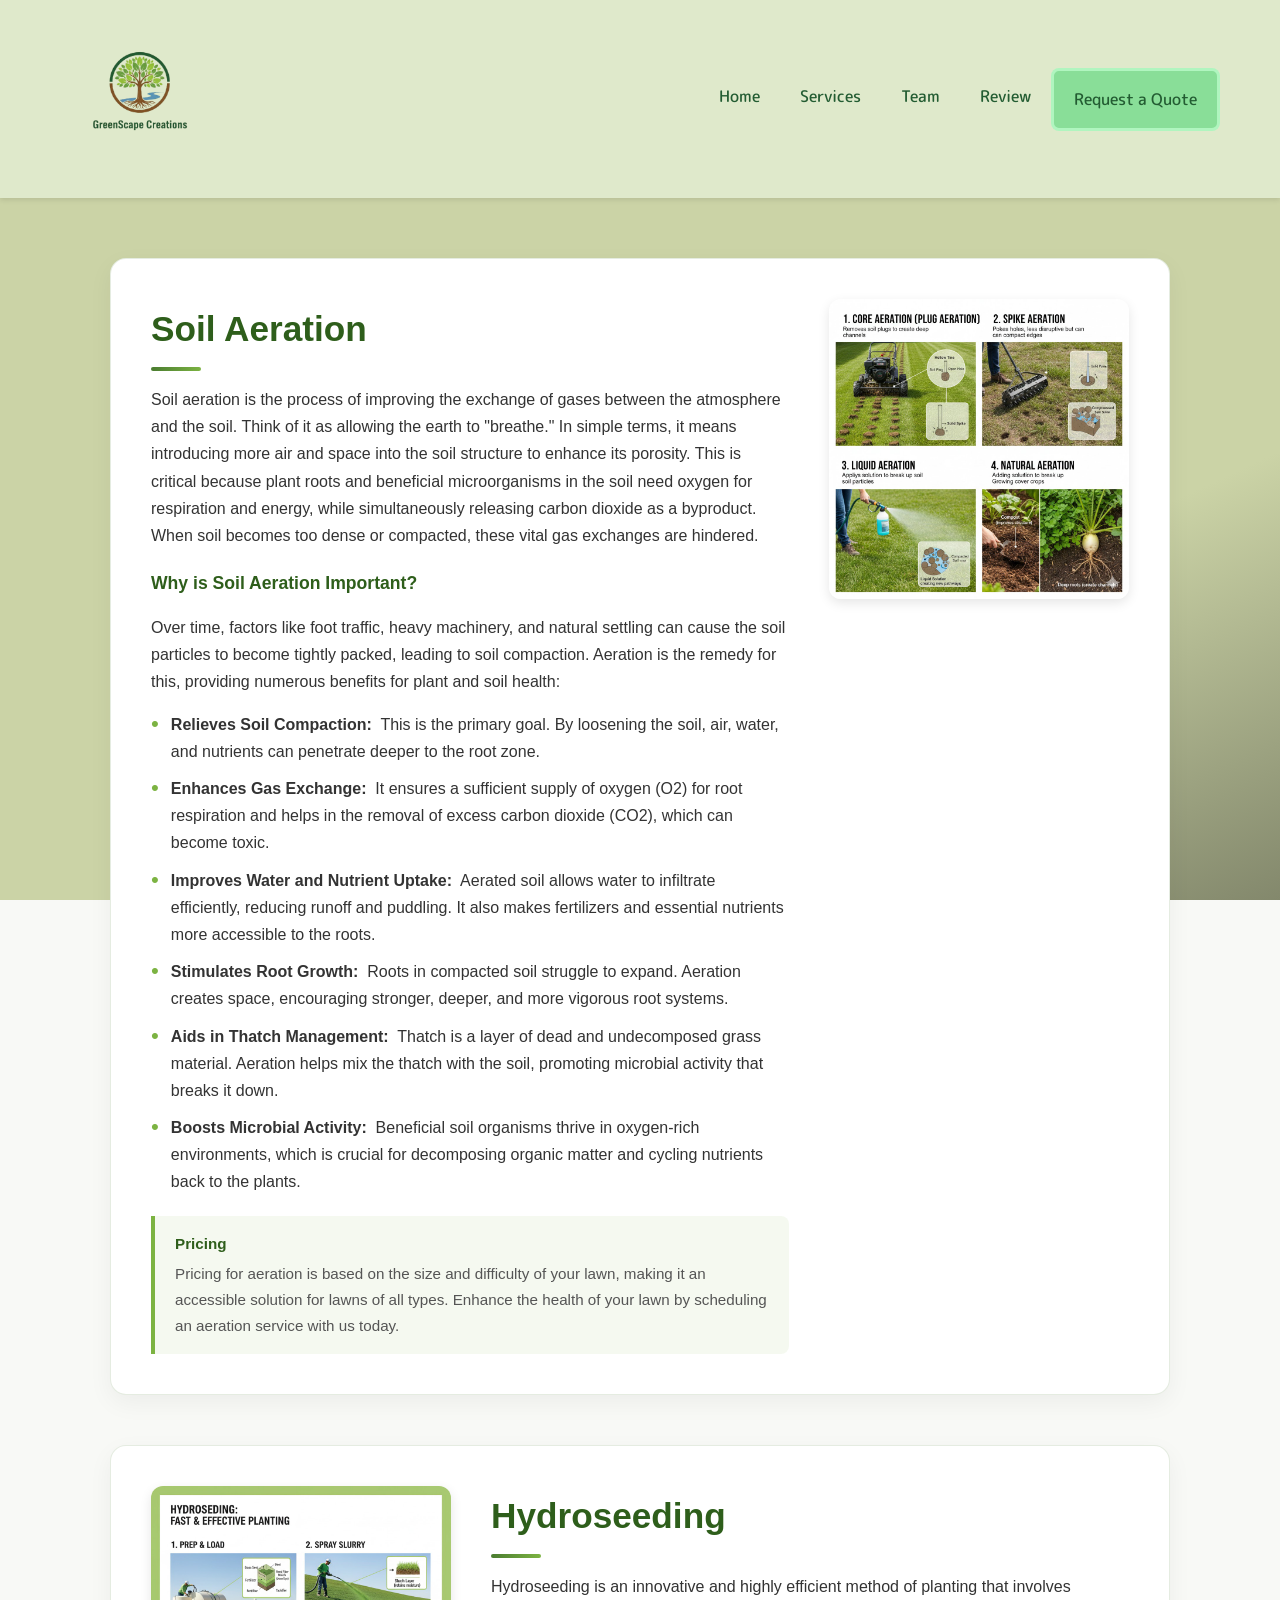
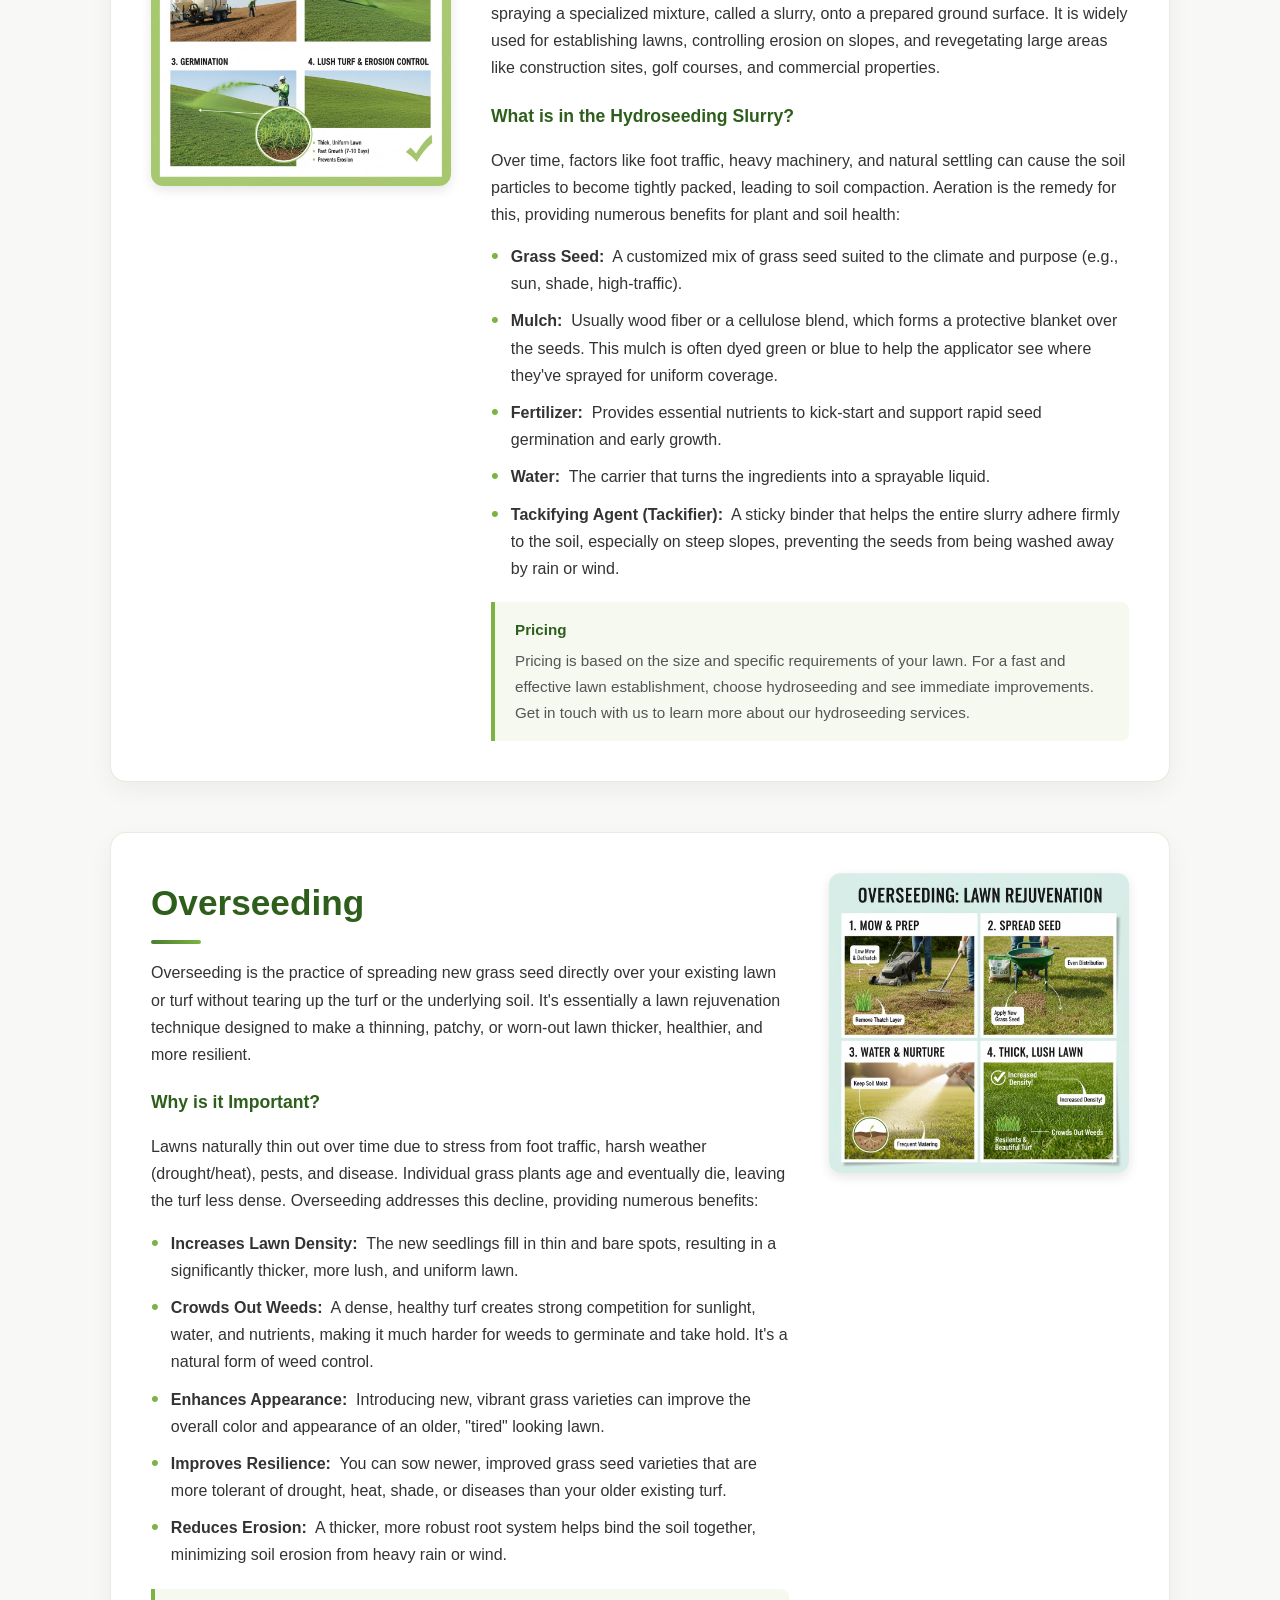
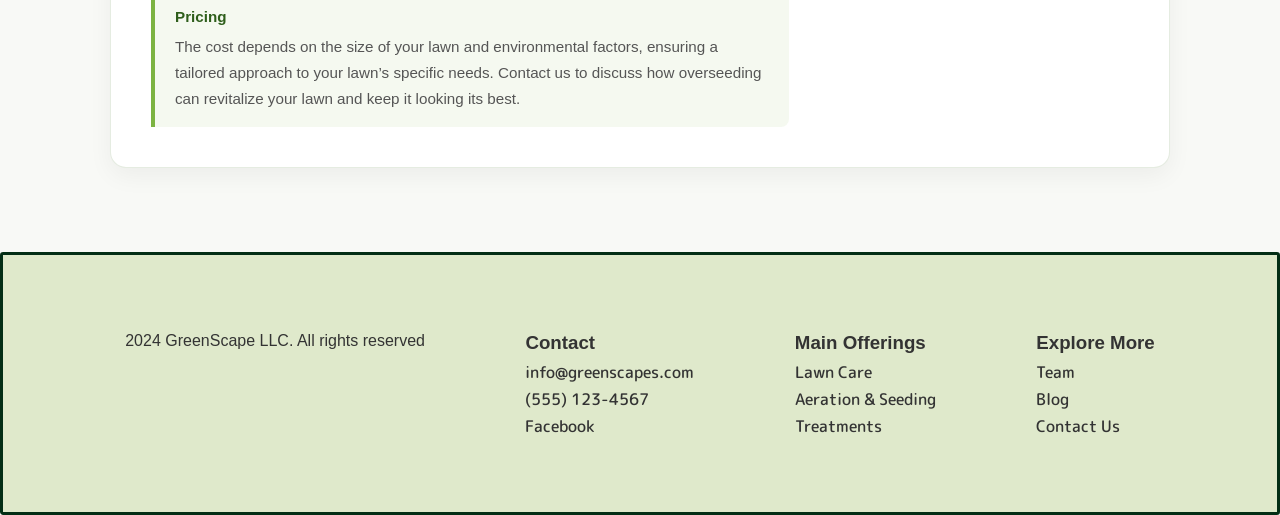
==== commit b26e7f30: "navbar fix" ====
--- a/aeration-seeding.html
+++ b/aeration-seeding.html
@@ -16,7 +16,7 @@
         <nav class="navbar font1Bold"> 
             <div class="navbar-brand">
                 <a href="index.html"><img id="logo" src="img/logo2.png" alt="Logo 2"></a> 
-            </div>
+                </div>
 
             <input type="checkbox" id="menu-toggle">
             
@@ -30,7 +30,7 @@
                 <li><a href="index.html">Home</a></li>
                 
                 <li class="dropdown" id="csharp-dropdown">
-                    <a href="services.html">Services</a>
+                    <a>Services</a>
                     <ul class="submenu">
                         <li><a href="lawncare.html">Lawn Care</a></li>
                         <li><a href="aeration-seeding.html">Aeration and Seeding</a></li>
@@ -39,13 +39,12 @@
                 </li>
                 
                 <li><a href="team.html">Team</a></li>
-                <li><a href="blog.html">Blog</a></li>
+                <li><a href="reviews.html">Review</a></li>
 
                 <li class="dropdown" id="javascript-dropdown">
-                    <a href="contact-us.html">Contact Us</a>
                 </li>
 
-                <li id="request"><a href="request">Request a Quote</a></li>
+                <li id="request"><a href="blog.html">Request a Quote</a></li>
             </ul>
         </nav>
     </header>
--- a/scripts/css/menu.css
+++ b/scripts/css/menu.css
@@ -17,8 +17,6 @@
     background-color: #5fd87fab;
     border: solid 0.2rem #c2ffd2ab;
     border-radius: 0.5rem;
-    /* Alignment */
-    margin-left: 50px;
 }
 
 .text-container {
@@ -40,12 +38,11 @@
     align-items: center;
     padding: 0 20px;
     max-width: 1200px;
-    max-height: 120px;
     margin: 0 auto; /* Center the navbar content */
 }
 
 #logo{
-    height: 120px;
+    height: 160px;
 }
 
 /* --- Left Side: Brand/Icon --- */
@@ -144,14 +141,12 @@
     position: relative;
     bottom: -1.5rem;
 
-   .footer-container {
-  display: flex;            
-  justify-content: space-around; 
+    .footer-container {
+    display: flex;            
+    justify-content: space-around; 
   
-  padding: 40px;           
-  align-items: flex-start;  
-
-
+    padding: 40px;           
+    align-items: flex-start;  
 }
 
 .footer-column h3 {
@@ -235,19 +230,31 @@
     
     /* Toggle menu open: Checkbox state controls visibility */
     #menu-toggle:checked ~ .nav-links {
-        max-height: 500px; /* Must be larger than total link height */
+        max-height: 1000px;; /* Must be larger than total link height */
     }
 
     /* Mobile Dropdowns */
     .submenu {
         position: static; /* Stack naturally below parent */
         width: 100%;
+        max-height: 0;
+        overflow: hidden;
         display: none; /* Hide by default, show with JS 'active' class */
         background-color: #555;
+        transition: max-height 0.3s ease;
     }
 
     /* JavaScript 'active' class for mobile submenu toggle */
     .dropdown.active .submenu {
-        display: block;
+         max-height: 300px;
+    }
+
+    .dropdown.active {
+        padding-bottom: 10px;
+    }
+
+
+    #request{
+        border-radius: 0;
     }
 }
--- a/scripts/css/index.css
+++ b/scripts/css/index.css
@@ -16,6 +16,20 @@
     background-attachment: fixed;
     
 }
+
+summary::before {
+ content: "▶ ";
+ cursor: pointer;
+}
+details[open] summary {
+    font-size: 0rem;
+}
+details[open] summary::after {
+    content: "▼";
+    font-size: 1rem;
+    margin-right: 1rem;
+    cursor: pointer;
+}
 /* ========
 Containers
 ======== */
@@ -30,7 +44,7 @@
 #mainIntroGroup1{
     /* Background */
     background: #d7ff96;
-    border: solid 0.23rem #1e472f;
+    border: solid 0.1rem #1e472f;
     border-radius: 0.75rem;
     display: flex;
     flex-direction: column;
@@ -114,7 +128,7 @@
     transition: width 0.6s ease,transform 0.6s ease, box-shadow 0.6s ease;
 }
 
-#mainIntroImgNav{
+#mainIntroImgAbout{
     /* Background */
     background-color: #000000bb;
     border: 0 solid transparent;
@@ -122,6 +136,7 @@
     display: flex;
     /* sizing */
     width: 80%;
+    max-height: 95%;
     /* Alignment */
     padding: 0.5rem 1rem;
     position: absolute;
@@ -130,11 +145,23 @@
     right: 0;
     justify-self: center;
     justify-content: center;
+    overflow-y: scroll;
     /* Text */
     color: #c0c9b0;
+    /* Scrollbar */
+        scrollbar-width: thin;
+        scrollbar-color: #85ffcc transparent;
     /* Animation */
     transition:
-    transform 0.6s ease, color 0.2s ease,
+    transform 0.6s ease, color 0.2s ease;
+}
+#mainIntroImgAbout:hover{
+    /* Text */
+    color: #e0ffd0;
+    /* Sizing */
+    transform: scale(1.05);
+    /* Animation */
+    transition: transform 0.3s ease;
 }
 
 /* ========
@@ -248,14 +275,6 @@
     /* Animation */
     transform: scale(1.2);
     transition: transform 0.3s ease, border-radius 0.2s ease, box-shadow 0.3s ease;
-}
-
-details[open] summary{
-    color: transparent;
-}
-
-#SmryOpen1{
-    color: #b4d6b6;
 }
 /* ========
 Media
@@ -297,8 +316,8 @@
         /* Alignment */
         
         /* Sizing */
-        width: 40rem;
-        height: 40rem;
+        width: 20rem;
+        height: 18rem;
     }
 
     #mainIntroImg{
@@ -306,11 +325,26 @@
         margin: auto;
         gap: 1rem;
         /* Sizing */
-        width: clamp(5rem, 20rem, 40rem)
+        width: clamp(5rem, 30rem, 40rem)
     }
     /* Elements */
     .mainIntroTitle{
         margin-bottom: 1rem;
+    }
+
+    .mainIntroCardImg1{
+        width: 10rem;
+    }
+
+    #mainIntroImgAbout{
+        /* Background */
+        overflow-y: scroll;
+        overflow-wrap: break-word;
+        /* Sizing */
+        max-height: 20rem;
+        /* Scrollbar */
+        scrollbar-width: thin;
+        scrollbar-color: #85ffcc transparent;
     }
 }
 /* ========
@@ -331,65 +365,15 @@
     color: inherit;
 }
 
-/* Ensure the image container acts as the anchor for the overlay */
-#mainIntroImg {
-    position: relative;
-    /* You likely already have a background-image and height set here */
-    min-height: 400px; /* Added just to ensure it has height if you don't have one set */
-    display: flex;
-    align-items: center;
-    justify-content: center;
-}
-
-/* The dark, semi-transparent box behind the text */
-.image-text-overlay {
-    background-color: rgba(0, 0, 0, 0.65); 
-    color: #ffffff; 
-    padding: 30px 40px;
-    border-radius: 12px;
-    text-align: center;
-    max-width: 80%; 
-    box-shadow: 0 8px 20px rgba(0, 0, 0, 0.4); 
-    
-    /* NEW: Controls the overflow */
-    max-height: 60vh; /* Prevents the box from being taller than 60% of the screen */
-    overflow-y: auto; /* Adds a vertical scrollbar if the text exceeds the max-height */
-}
-
-/* The Title */
-.overlay-title {
-    margin: 0 0 15px 0;
-    font-size: 2rem;
-    font-family: 'M PLUS Rounded 1c', sans-serif;
-    font-weight: 500;
-    text-transform: uppercase;
-    letter-spacing: 1px;
-}
-
-/* The Paragraph */
-.image-text-overlay {
-    background-color: rgba(0, 0, 0, 0.7); /* This dark box will stop the 'dots' */
-    padding: 30px;
-    border-radius: 15px;
-    margin: 20px;
-    font-family: Arial, Helvetica, sans-serif;
-}
-
-/* Custom Scrollbar for the overlay */
-.image-text-overlay::-webkit-scrollbar {
-    width: 8px;
-}
-
-.image-text-overlay::-webkit-scrollbar-track {
-    background: rgba(255, 255, 255, 0.1); 
-    border-radius: 10px;
-}
-
-.image-text-overlay::-webkit-scrollbar-thumb {
-    background: rgba(255, 255, 255, 0.5); 
-    border-radius: 10px;
-}
-
-.image-text-overlay::-webkit-scrollbar-thumb:hover {
-    background: rgba(255, 255, 255, 0.8); 
+/* Special Text Styles */
+.emailHighlight{
+    color: #c9ff9a;
+    text-decoration: underline;
+}
+.emailHighlight:active{
+    color: #678a49;
+    text-decoration: underline;
+}
+.emailHighlight:visited{
+    color: #3b6e0f;
 }
